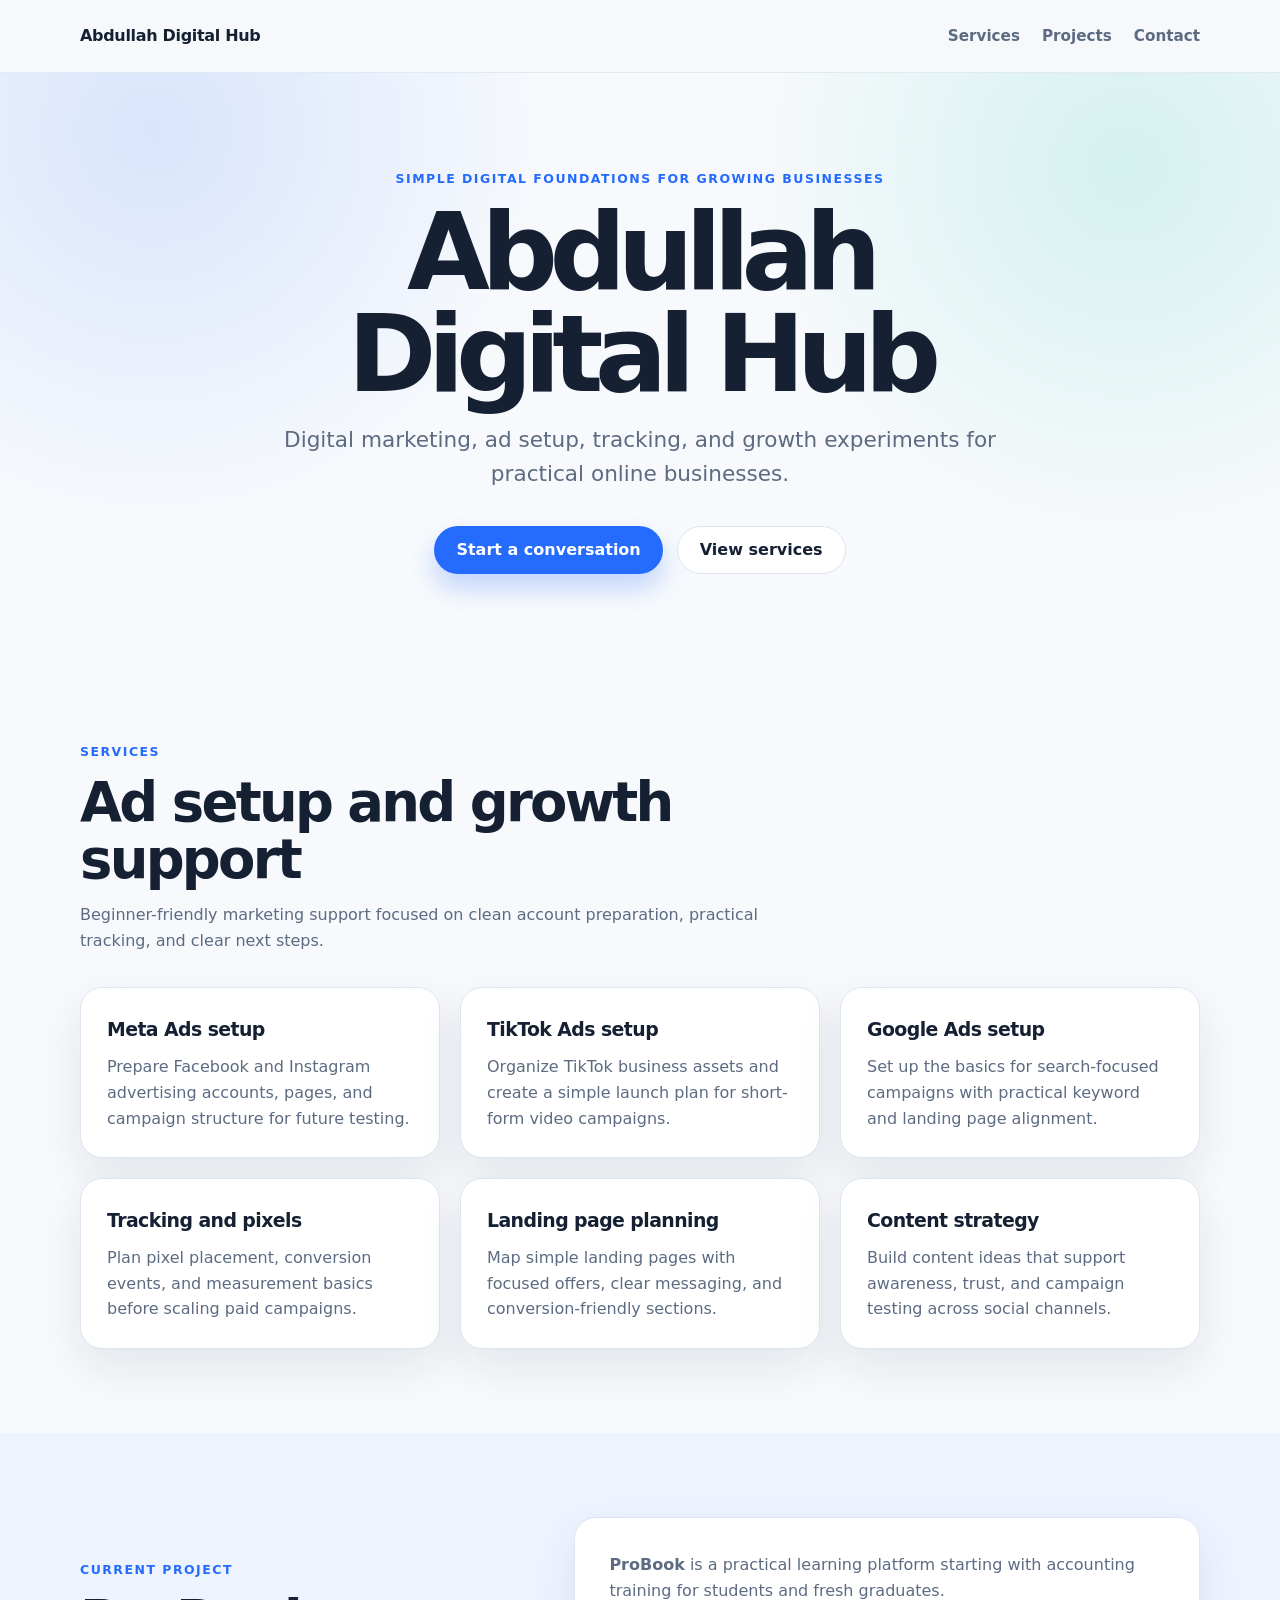
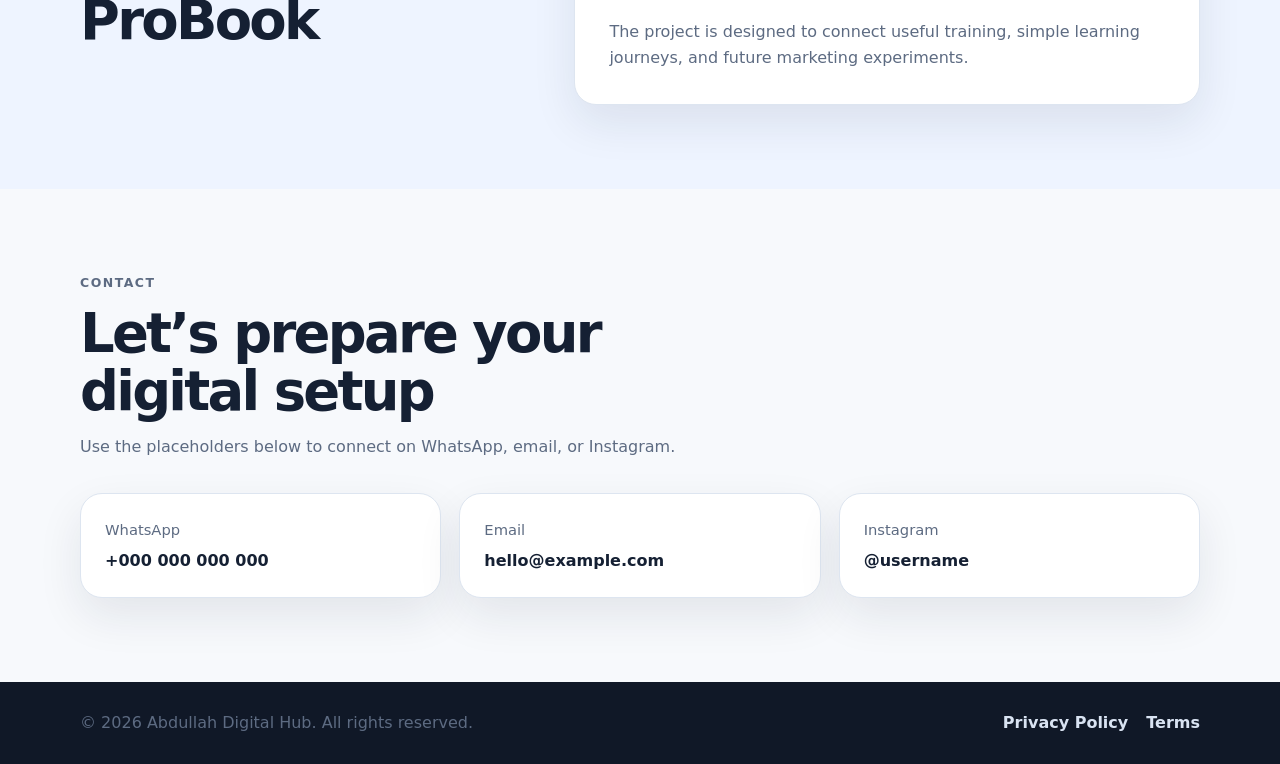
==== index.html @ ad13377e "Create static Abdullah Digital Hub site" ====
<!DOCTYPE html>
<html lang="en">
<head>
  <meta charset="UTF-8">
  <meta name="viewport" content="width=device-width, initial-scale=1.0">
  <title>Abdullah Digital Hub</title>
  <meta name="description" content="Digital marketing, ad setup, tracking, and growth experiments for practical online businesses.">
  <link rel="stylesheet" href="style.css">
</head>
<body>
  <header class="site-header">
    <nav class="nav container" aria-label="Main navigation">
      <a class="logo" href="index.html">Abdullah Digital Hub</a>
      <div class="nav-links">
        <a href="#services">Services</a>
        <a href="#projects">Projects</a>
        <a href="#contact">Contact</a>
      </div>
    </nav>
  </header>

  <main>
    <section class="hero">
      <div class="container hero-content">
        <p class="eyebrow">Simple digital foundations for growing businesses</p>
        <h1>Abdullah Digital Hub</h1>
        <p class="subtitle">Digital marketing, ad setup, tracking, and growth experiments for practical online businesses.</p>
        <div class="hero-actions">
          <a class="button primary" href="#contact">Start a conversation</a>
          <a class="button secondary" href="#services">View services</a>
        </div>
      </div>
    </section>

    <section id="services" class="section">
      <div class="container">
        <div class="section-heading">
          <p class="eyebrow">Services</p>
          <h2>Ad setup and growth support</h2>
          <p>Beginner-friendly marketing support focused on clean account preparation, practical tracking, and clear next steps.</p>
        </div>
        <div class="grid services-grid">
          <article class="card">
            <h3>Meta Ads setup</h3>
            <p>Prepare Facebook and Instagram advertising accounts, pages, and campaign structure for future testing.</p>
          </article>
          <article class="card">
            <h3>TikTok Ads setup</h3>
            <p>Organize TikTok business assets and create a simple launch plan for short-form video campaigns.</p>
          </article>
          <article class="card">
            <h3>Google Ads setup</h3>
            <p>Set up the basics for search-focused campaigns with practical keyword and landing page alignment.</p>
          </article>
          <article class="card">
            <h3>Tracking and pixels</h3>
            <p>Plan pixel placement, conversion events, and measurement basics before scaling paid campaigns.</p>
          </article>
          <article class="card">
            <h3>Landing page planning</h3>
            <p>Map simple landing pages with focused offers, clear messaging, and conversion-friendly sections.</p>
          </article>
          <article class="card">
            <h3>Content strategy</h3>
            <p>Build content ideas that support awareness, trust, and campaign testing across social channels.</p>
          </article>
        </div>
      </div>
    </section>

    <section id="projects" class="section muted">
      <div class="container split">
        <div>
          <p class="eyebrow">Current project</p>
          <h2>ProBook</h2>
        </div>
        <div class="panel">
          <p><strong>ProBook</strong> is a practical learning platform starting with accounting training for students and fresh graduates.</p>
          <p>The project is designed to connect useful training, simple learning journeys, and future marketing experiments.</p>
        </div>
      </div>
    </section>

    <section id="contact" class="section contact-section">
      <div class="container">
        <div class="section-heading">
          <p class="eyebrow">Contact</p>
          <h2>Let’s prepare your digital setup</h2>
          <p>Use the placeholders below to connect on WhatsApp, email, or Instagram.</p>
        </div>
        <div class="contact-cards">
          <a class="contact-card" href="https://wa.me/000000000000" aria-label="WhatsApp placeholder">
            <span>WhatsApp</span>
            <strong>+000 000 000 000</strong>
          </a>
          <a class="contact-card" href="mailto:hello@example.com" aria-label="Email placeholder">
            <span>Email</span>
            <strong>hello@example.com</strong>
          </a>
          <a class="contact-card" href="https://www.instagram.com/username" aria-label="Instagram placeholder">
            <span>Instagram</span>
            <strong>@username</strong>
          </a>
        </div>
      </div>
    </section>
  </main>

  <footer class="site-footer">
    <div class="container footer-content">
      <p>&copy; 2026 Abdullah Digital Hub. All rights reserved.</p>
      <div class="footer-links">
        <a href="privacy.html">Privacy Policy</a>
        <a href="terms.html">Terms</a>
      </div>
    </div>
  </footer>
</body>
</html>
---- style.css ----
:root {
  --bg: #f7f9fc;
  --surface: #ffffff;
  --text: #152033;
  --muted: #5d6b82;
  --primary: #246bfe;
  --primary-dark: #1748ad;
  --accent: #16c7a7;
  --border: #dde5f0;
  --shadow: 0 18px 45px rgba(21, 32, 51, 0.09);
  --radius: 22px;
}

* {
  box-sizing: border-box;
}

html {
  scroll-behavior: smooth;
}

body {
  margin: 0;
  font-family: Inter, ui-sans-serif, system-ui, -apple-system, BlinkMacSystemFont, "Segoe UI", sans-serif;
  line-height: 1.6;
  color: var(--text);
  background: var(--bg);
}

img,
svg {
  max-width: 100%;
}

a {
  color: inherit;
  text-decoration: none;
}

.container {
  width: min(1120px, calc(100% - 32px));
  margin: 0 auto;
}

.site-header {
  position: sticky;
  top: 0;
  z-index: 10;
  background: rgba(247, 249, 252, 0.86);
  border-bottom: 1px solid rgba(221, 229, 240, 0.75);
  backdrop-filter: blur(14px);
}

.nav {
  min-height: 72px;
  display: flex;
  align-items: center;
  justify-content: space-between;
  gap: 24px;
}

.logo {
  font-size: 1rem;
  font-weight: 800;
  letter-spacing: -0.02em;
}

.nav-links {
  display: flex;
  align-items: center;
  gap: 22px;
  color: var(--muted);
  font-size: 0.95rem;
  font-weight: 600;
}

.nav-links a:hover,
.footer-links a:hover {
  color: var(--primary);
}

.hero {
  overflow: hidden;
  padding: 96px 0 84px;
  background:
    radial-gradient(circle at 12% 10%, rgba(36, 107, 254, 0.14), transparent 32%),
    radial-gradient(circle at 88% 16%, rgba(22, 199, 167, 0.16), transparent 30%);
}

.hero-content {
  max-width: 820px;
  text-align: center;
}

.eyebrow {
  margin: 0 0 12px;
  color: var(--primary);
  font-size: 0.78rem;
  font-weight: 800;
  letter-spacing: 0.12em;
  text-transform: uppercase;
}

h1,
h2,
h3,
p {
  margin-top: 0;
}

h1 {
  margin-bottom: 18px;
  font-size: clamp(3rem, 9vw, 6.7rem);
  line-height: 0.95;
  letter-spacing: -0.08em;
}

h2 {
  margin-bottom: 14px;
  font-size: clamp(2rem, 5vw, 3.4rem);
  line-height: 1.05;
  letter-spacing: -0.05em;
}

h3 {
  margin-bottom: 10px;
  font-size: 1.18rem;
  letter-spacing: -0.03em;
}

.subtitle {
  max-width: 720px;
  margin: 0 auto 34px;
  color: var(--muted);
  font-size: clamp(1.08rem, 2.4vw, 1.35rem);
}

.hero-actions {
  display: flex;
  flex-wrap: wrap;
  justify-content: center;
  gap: 14px;
}

.button {
  display: inline-flex;
  align-items: center;
  justify-content: center;
  min-height: 48px;
  padding: 0 22px;
  border-radius: 999px;
  font-weight: 800;
  transition: transform 180ms ease, box-shadow 180ms ease, background 180ms ease;
}

.button:hover {
  transform: translateY(-2px);
}

.button.primary {
  color: #fff;
  background: var(--primary);
  box-shadow: 0 14px 24px rgba(36, 107, 254, 0.25);
}

.button.primary:hover {
  background: var(--primary-dark);
}

.button.secondary {
  background: var(--surface);
  border: 1px solid var(--border);
}

.section {
  padding: 84px 0;
}

.muted {
  background: #eef4ff;
}

.section-heading {
  max-width: 680px;
  margin-bottom: 34px;
}

.section-heading p:not(.eyebrow),
.card p,
.panel p,
.contact-section p {
  color: var(--muted);
}

.grid {
  display: grid;
  gap: 20px;
}

.services-grid {
  grid-template-columns: repeat(3, minmax(0, 1fr));
}

.card,
.panel,
.contact-card {
  background: var(--surface);
  border: 1px solid var(--border);
  border-radius: var(--radius);
  box-shadow: var(--shadow);
}

.card {
  padding: 26px;
}

.card p:last-child,
.panel p:last-child {
  margin-bottom: 0;
}

.split {
  display: grid;
  grid-template-columns: 0.85fr 1.15fr;
  align-items: center;
  gap: 32px;
}

.panel {
  padding: 34px;
}

.contact-cards {
  display: grid;
  grid-template-columns: repeat(3, minmax(0, 1fr));
  gap: 18px;
}

.contact-card {
  display: grid;
  gap: 6px;
  padding: 24px;
  transition: transform 180ms ease, border-color 180ms ease;
}

.contact-card:hover {
  border-color: var(--primary);
  transform: translateY(-3px);
}

.contact-card span {
  color: var(--muted);
  font-size: 0.92rem;
}

.contact-card strong {
  word-break: break-word;
}

.site-footer {
  padding: 28px 0;
  color: var(--muted);
  background: #101827;
}

.footer-content {
  display: flex;
  align-items: center;
  justify-content: space-between;
  gap: 18px;
}

.site-footer p {
  margin: 0;
}

.footer-links {
  display: flex;
  gap: 18px;
  color: #d9e3f2;
  font-weight: 700;
}

.legal-page {
  min-height: 100vh;
  display: flex;
  flex-direction: column;
}

.legal-main {
  flex: 1;
  padding: 72px 0;
}

.legal-card {
  max-width: 820px;
  padding: 36px;
  background: var(--surface);
  border: 1px solid var(--border);
  border-radius: var(--radius);
  box-shadow: var(--shadow);
}

.legal-card ul {
  padding-left: 22px;
}

.legal-card li {
  margin-bottom: 10px;
  color: var(--muted);
}

@media (max-width: 820px) {
  .nav,
  .footer-content {
    align-items: flex-start;
    flex-direction: column;
    justify-content: center;
  }

  .nav {
    padding: 16px 0;
  }

  .nav-links,
  .footer-links {
    flex-wrap: wrap;
    gap: 14px;
  }

  .hero {
    padding: 74px 0 64px;
  }

  .section {
    padding: 64px 0;
  }

  .services-grid,
  .split,
  .contact-cards {
    grid-template-columns: 1fr;
  }
}

@media (max-width: 520px) {
  .container {
    width: min(100% - 24px, 1120px);
  }

  .hero-actions,
  .button {
    width: 100%;
  }

  .card,
  .panel,
  .contact-card,
  .legal-card {
    padding: 22px;
  }
}
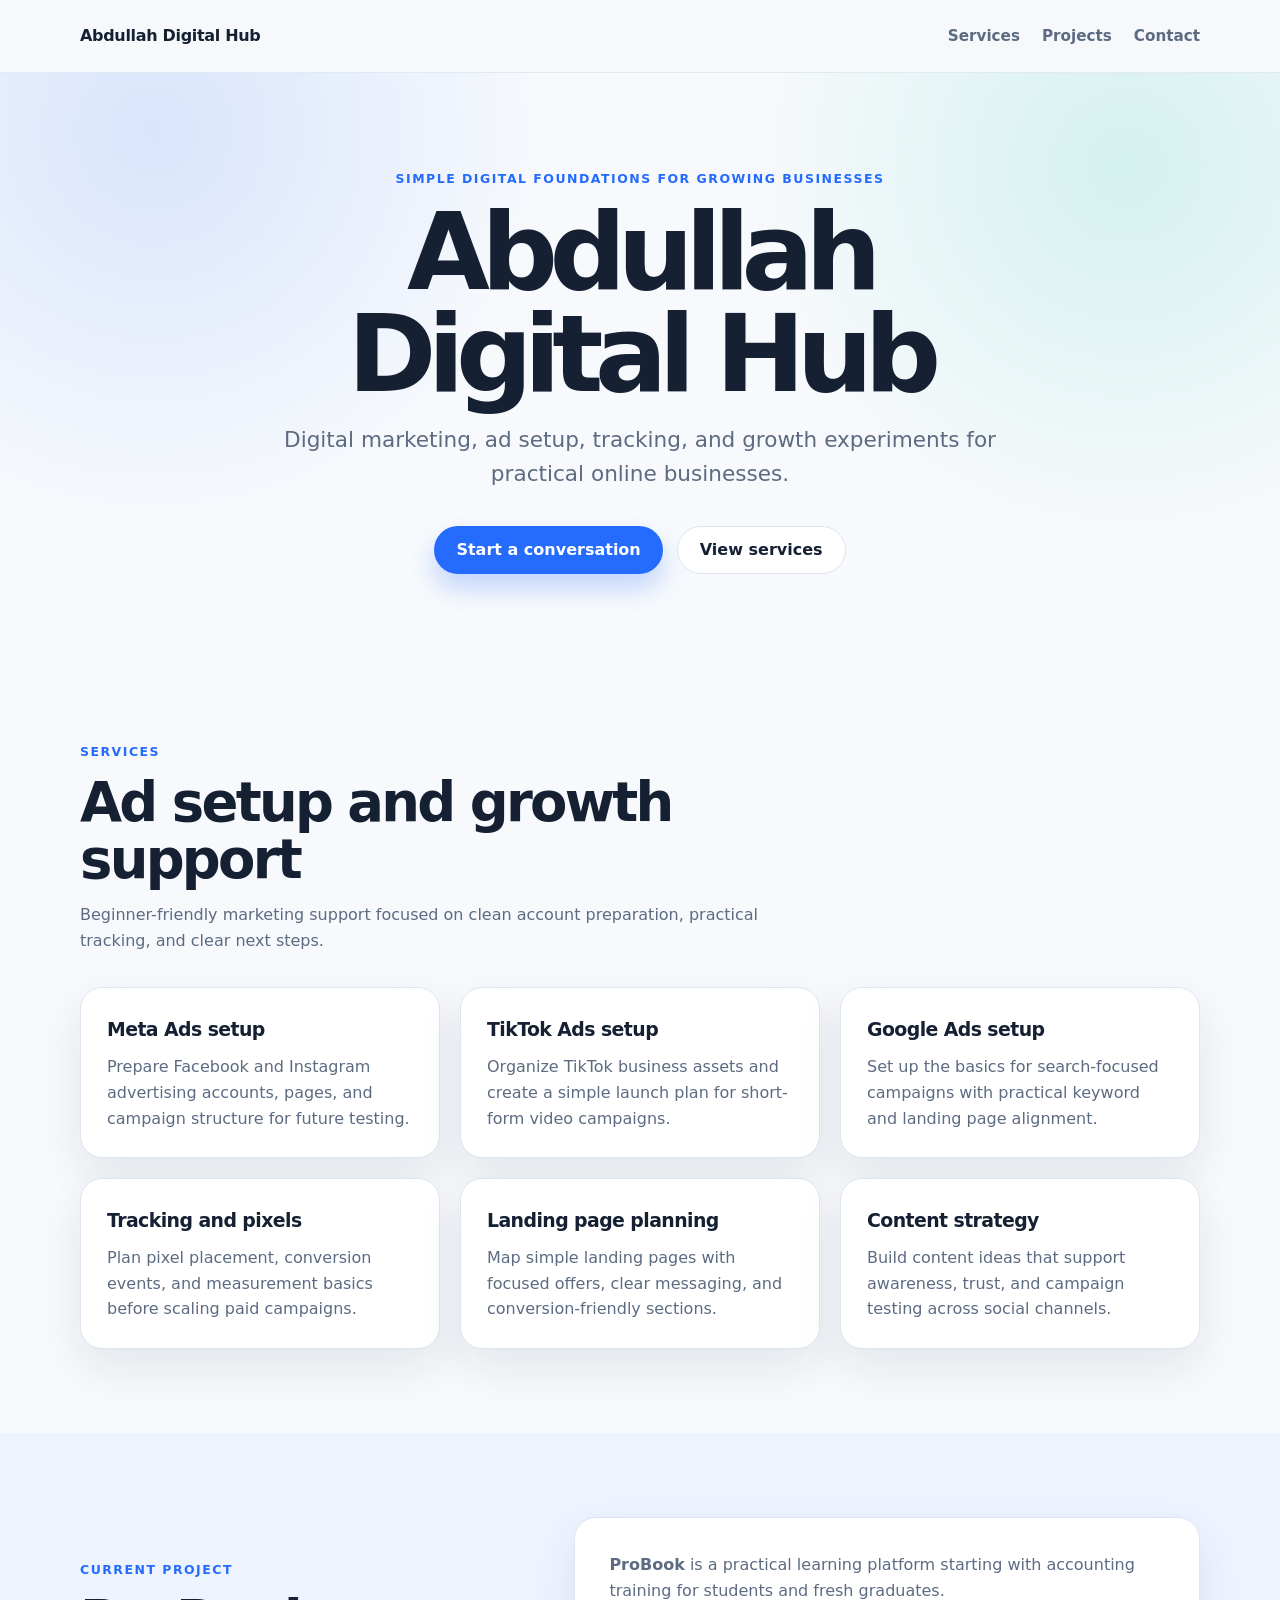
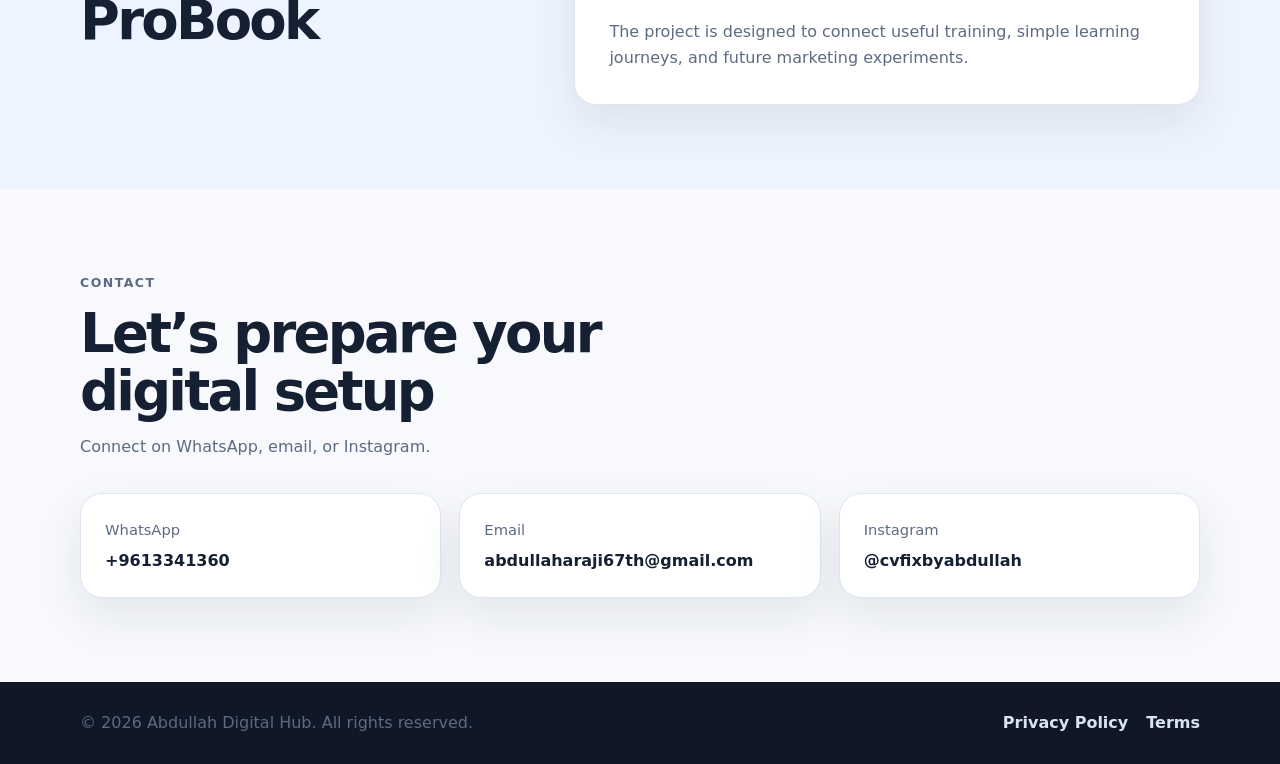
==== commit c667bafc: "Update Abdullah Digital Hub contact info" ====
--- a/index.html
+++ b/index.html
@@ -86,20 +86,20 @@
         <div class="section-heading">
           <p class="eyebrow">Contact</p>
           <h2>Let’s prepare your digital setup</h2>
-          <p>Use the placeholders below to connect on WhatsApp, email, or Instagram.</p>
+          <p>Connect on WhatsApp, email, or Instagram.</p>
         </div>
         <div class="contact-cards">
-          <a class="contact-card" href="https://wa.me/000000000000" aria-label="WhatsApp placeholder">
+          <a class="contact-card" href="https://wa.me/9613341360" aria-label="Contact Abdullah Digital Hub on WhatsApp">
             <span>WhatsApp</span>
-            <strong>+000 000 000 000</strong>
+            <strong>+9613341360</strong>
           </a>
-          <a class="contact-card" href="mailto:hello@example.com" aria-label="Email placeholder">
+          <a class="contact-card" href="mailto:abdullaharaji67th@gmail.com" aria-label="Email Abdullah Digital Hub">
             <span>Email</span>
-            <strong>hello@example.com</strong>
+            <strong>abdullaharaji67th@gmail.com</strong>
           </a>
-          <a class="contact-card" href="https://www.instagram.com/username" aria-label="Instagram placeholder">
+          <a class="contact-card" href="https://www.instagram.com/cvfixbyabdullah" aria-label="Visit Abdullah Digital Hub on Instagram">
             <span>Instagram</span>
-            <strong>@username</strong>
+            <strong>@cvfixbyabdullah</strong>
           </a>
         </div>
       </div>
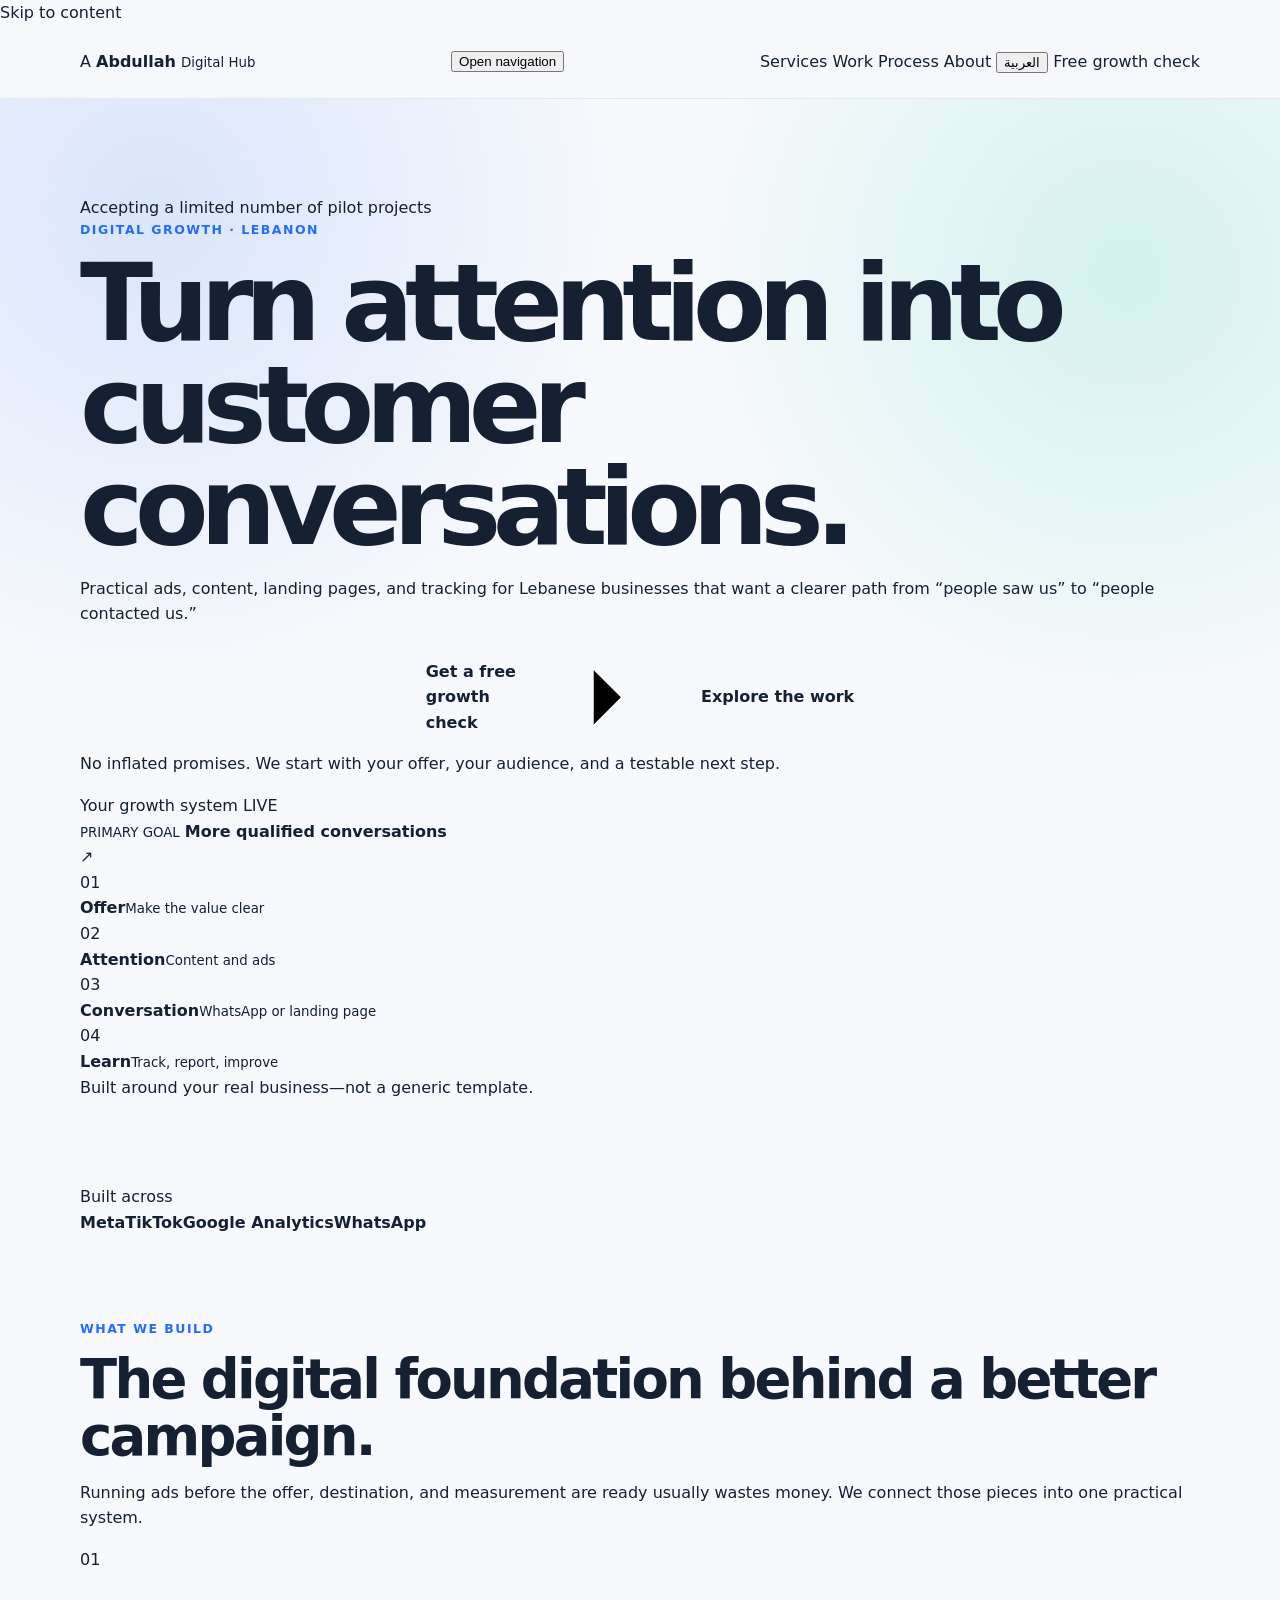
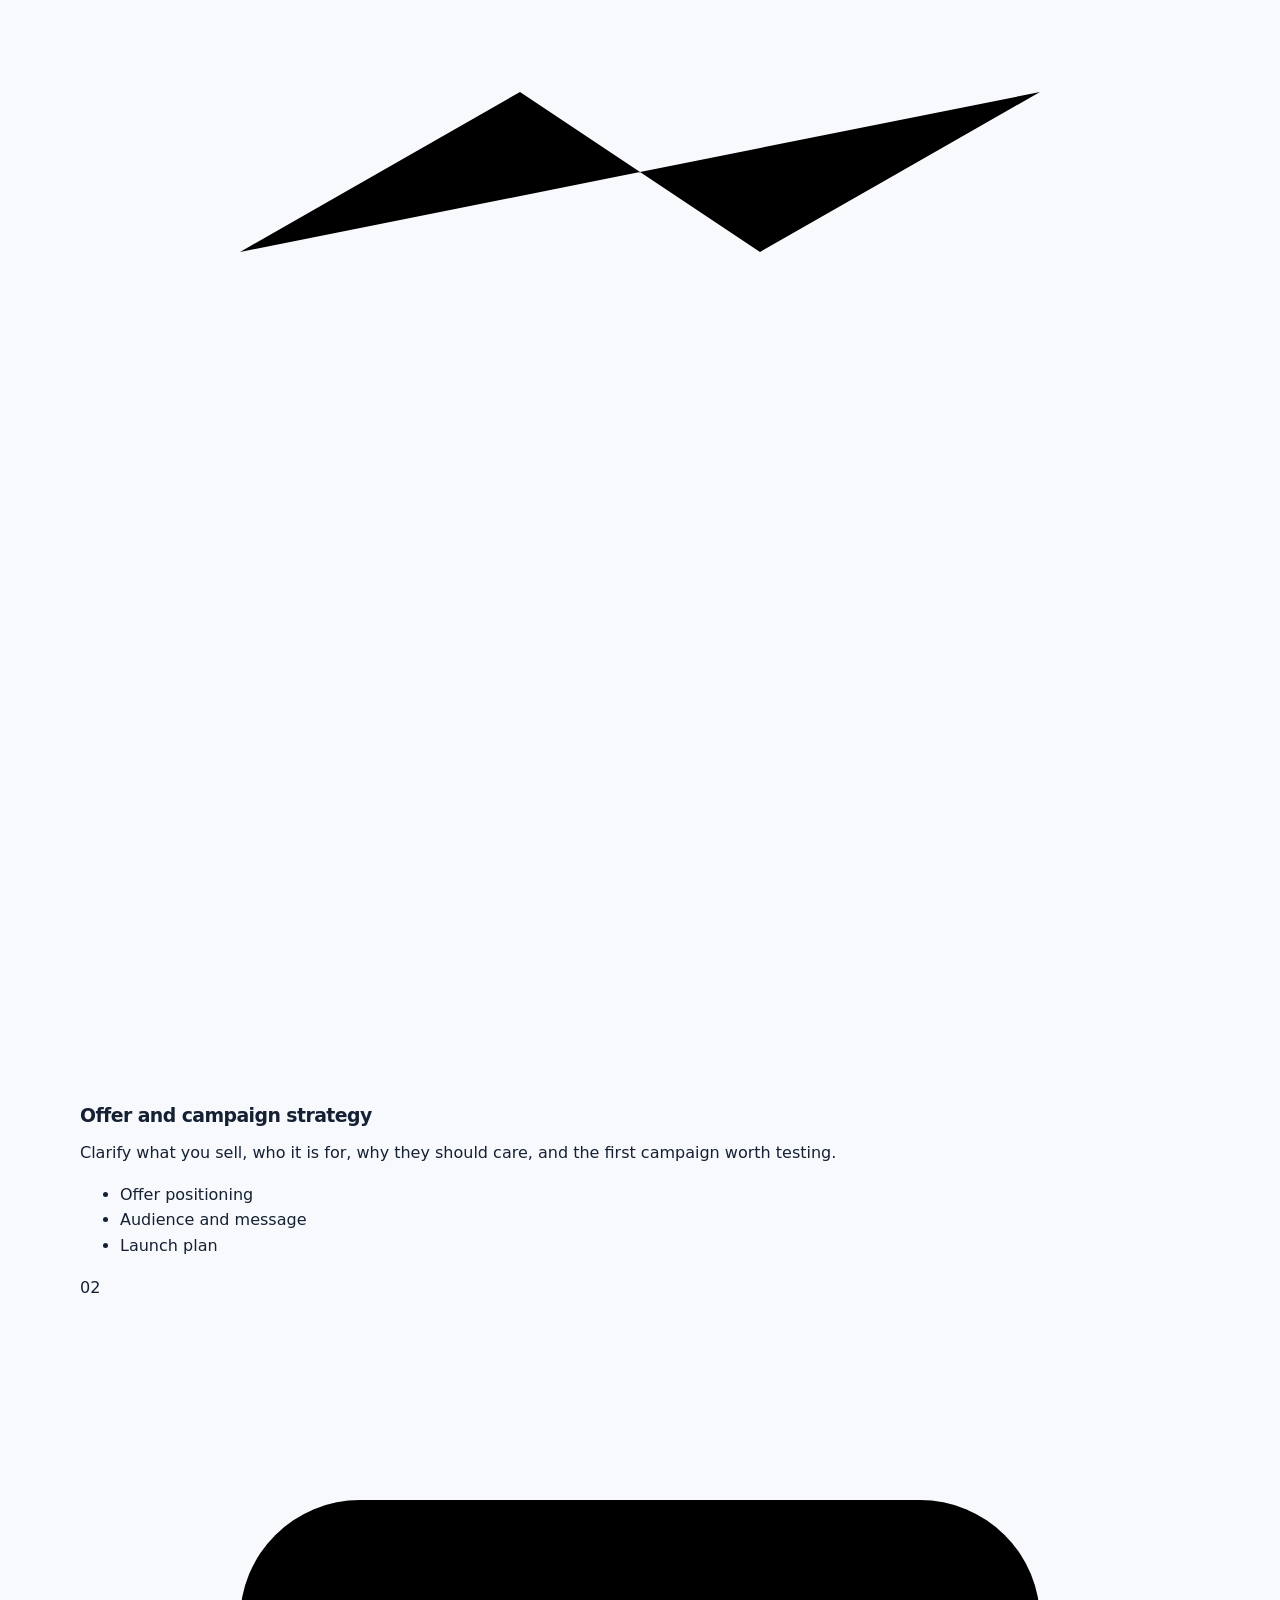
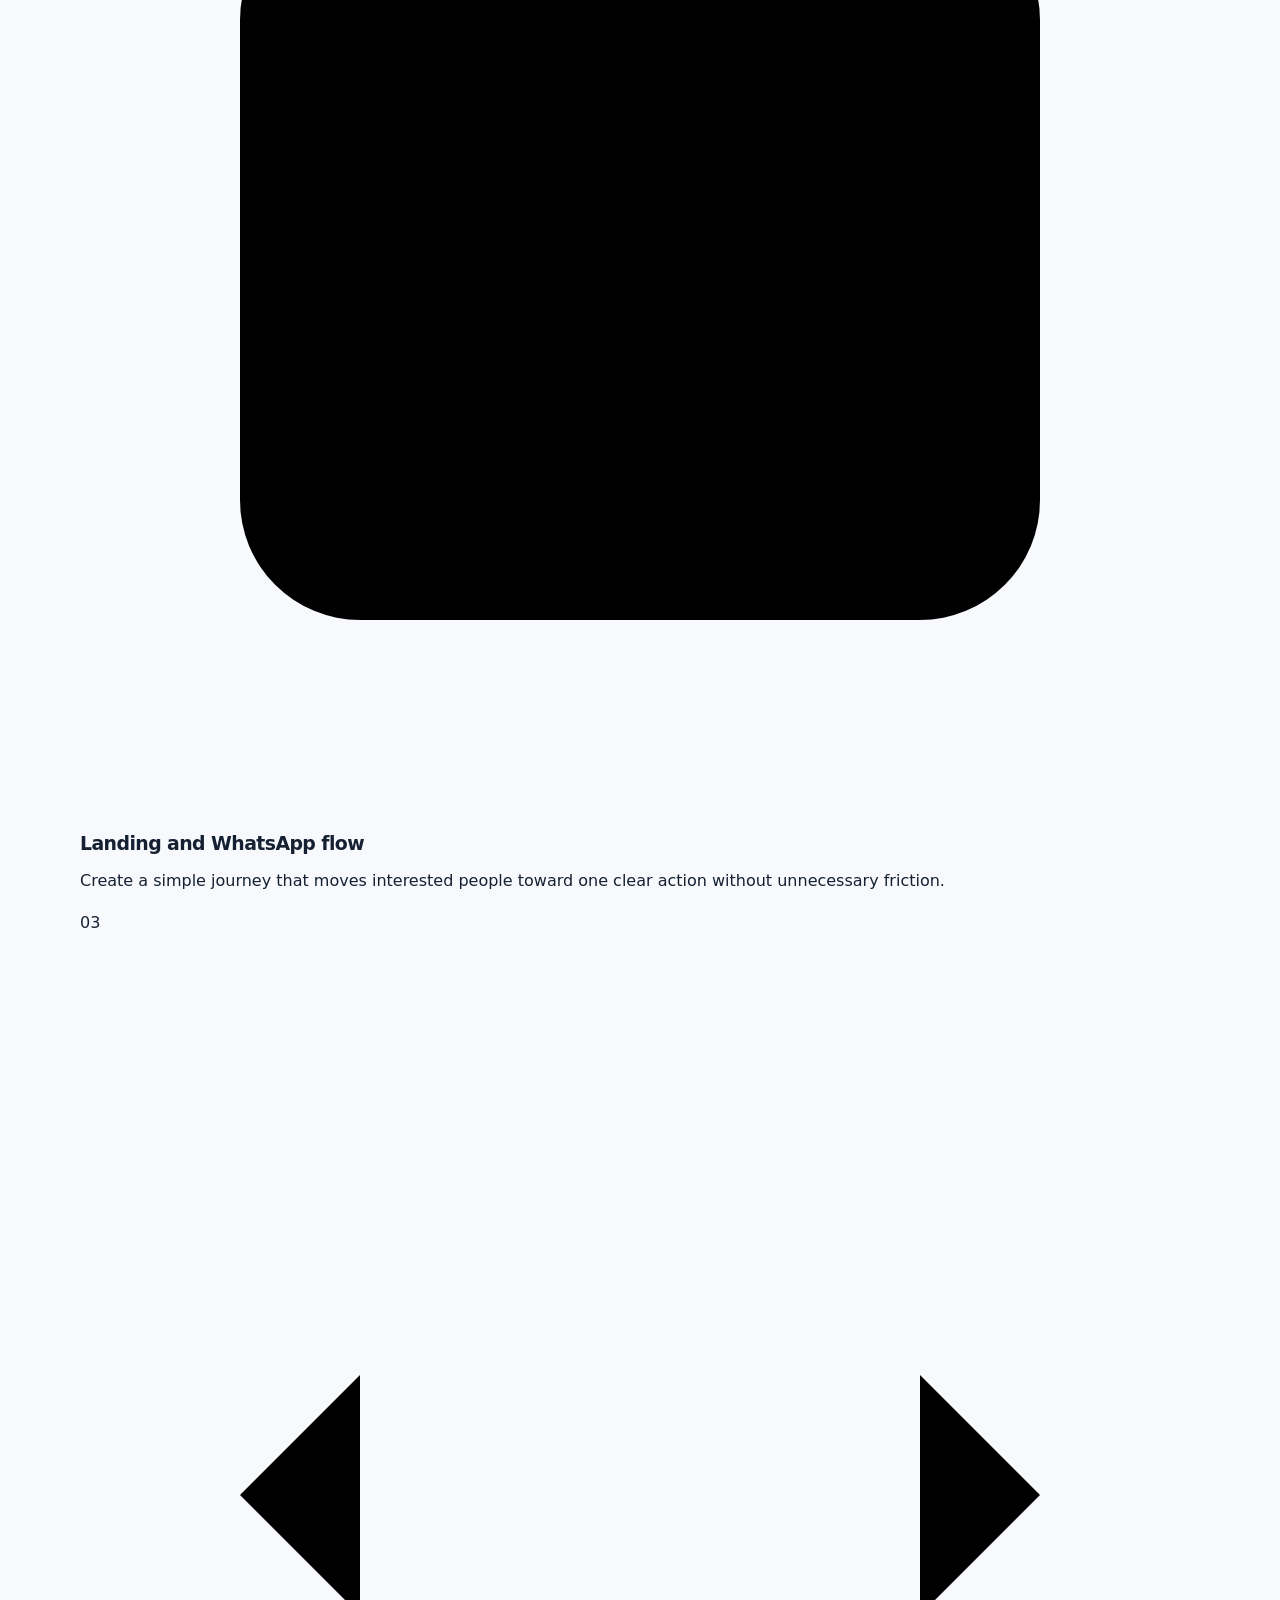
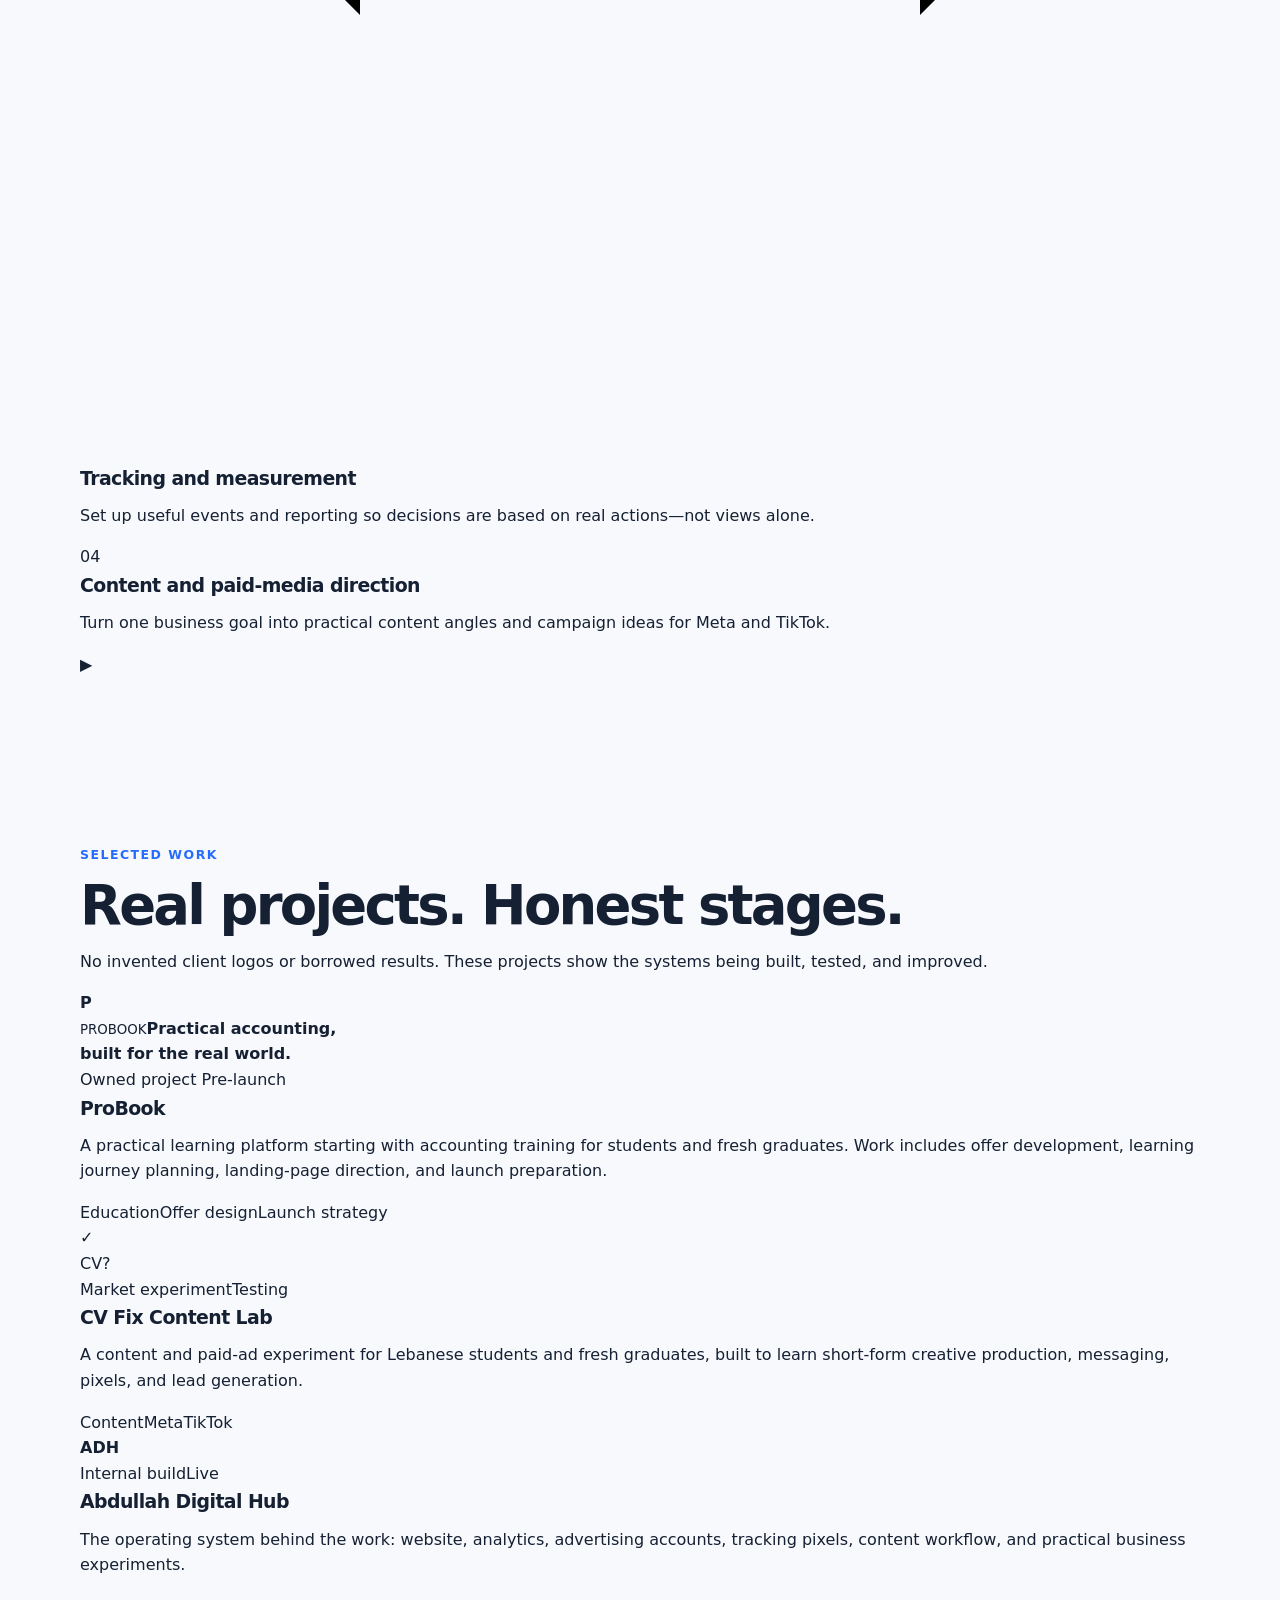
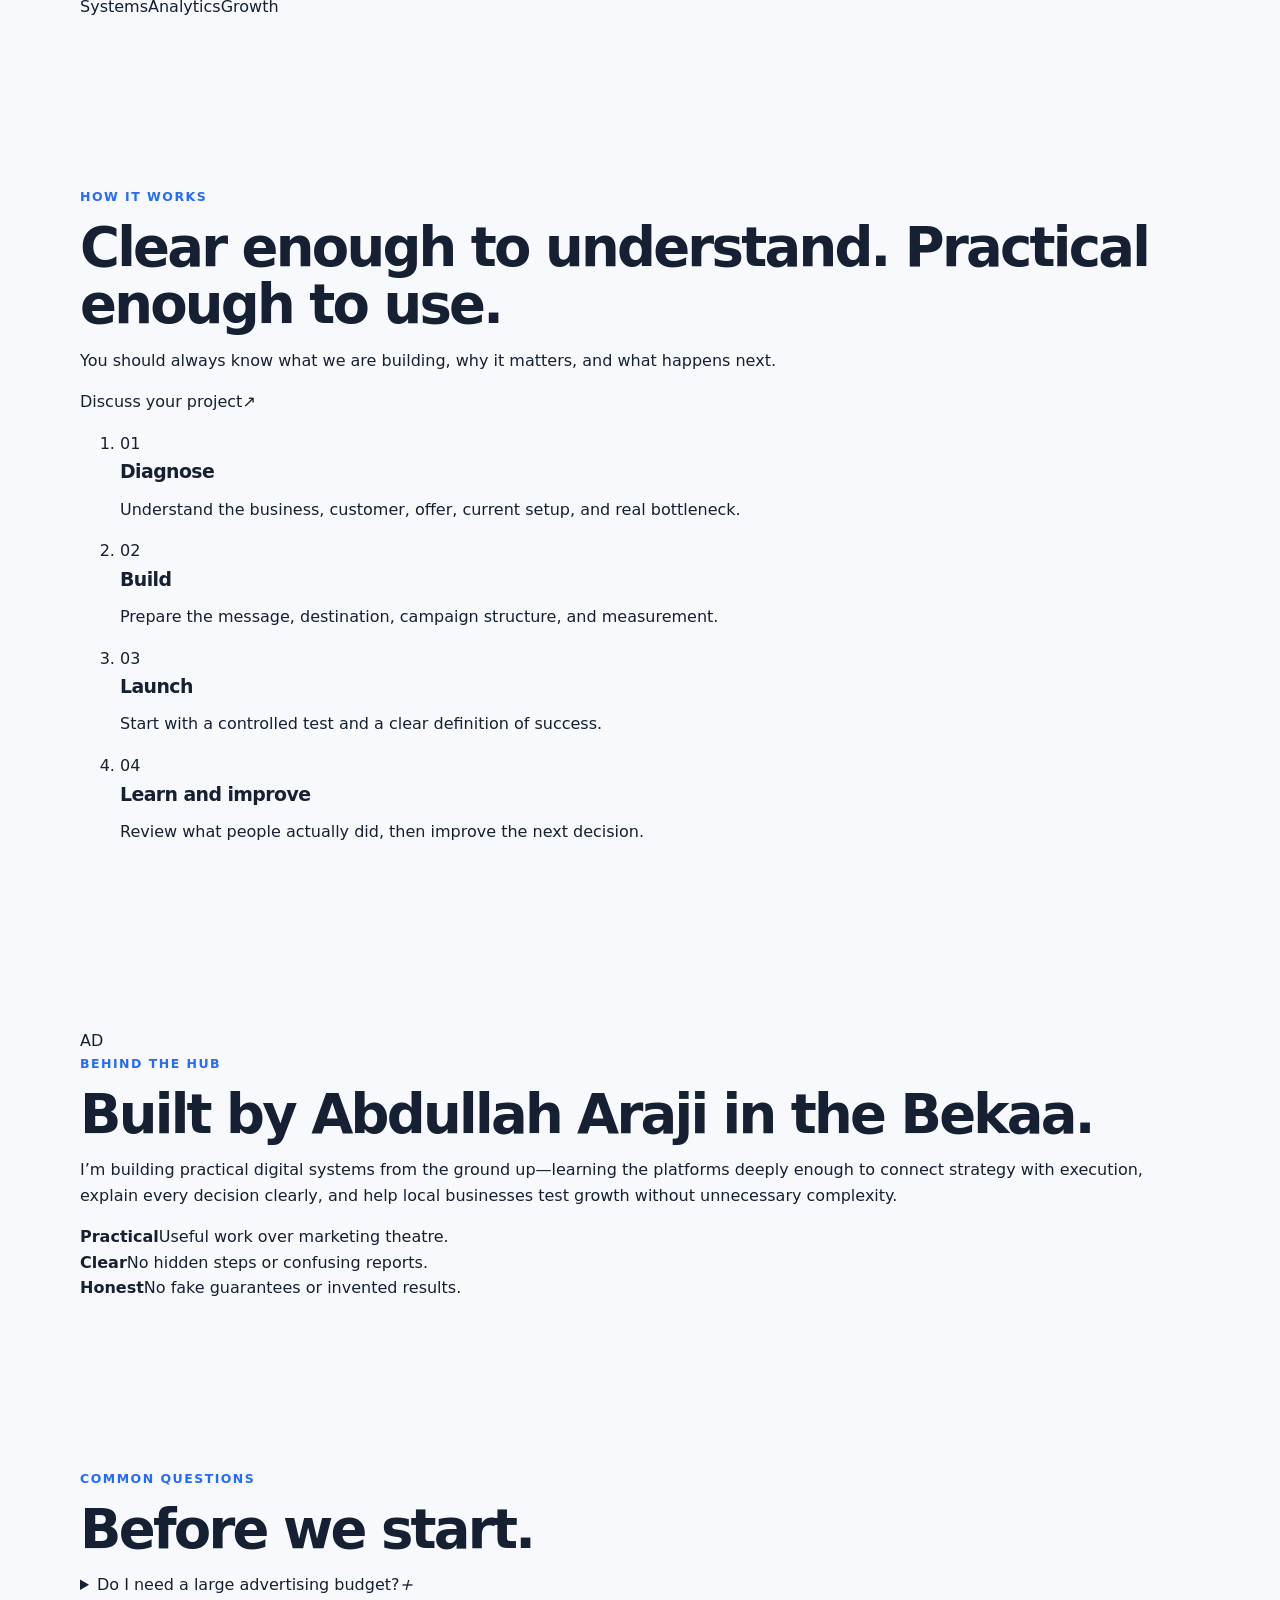
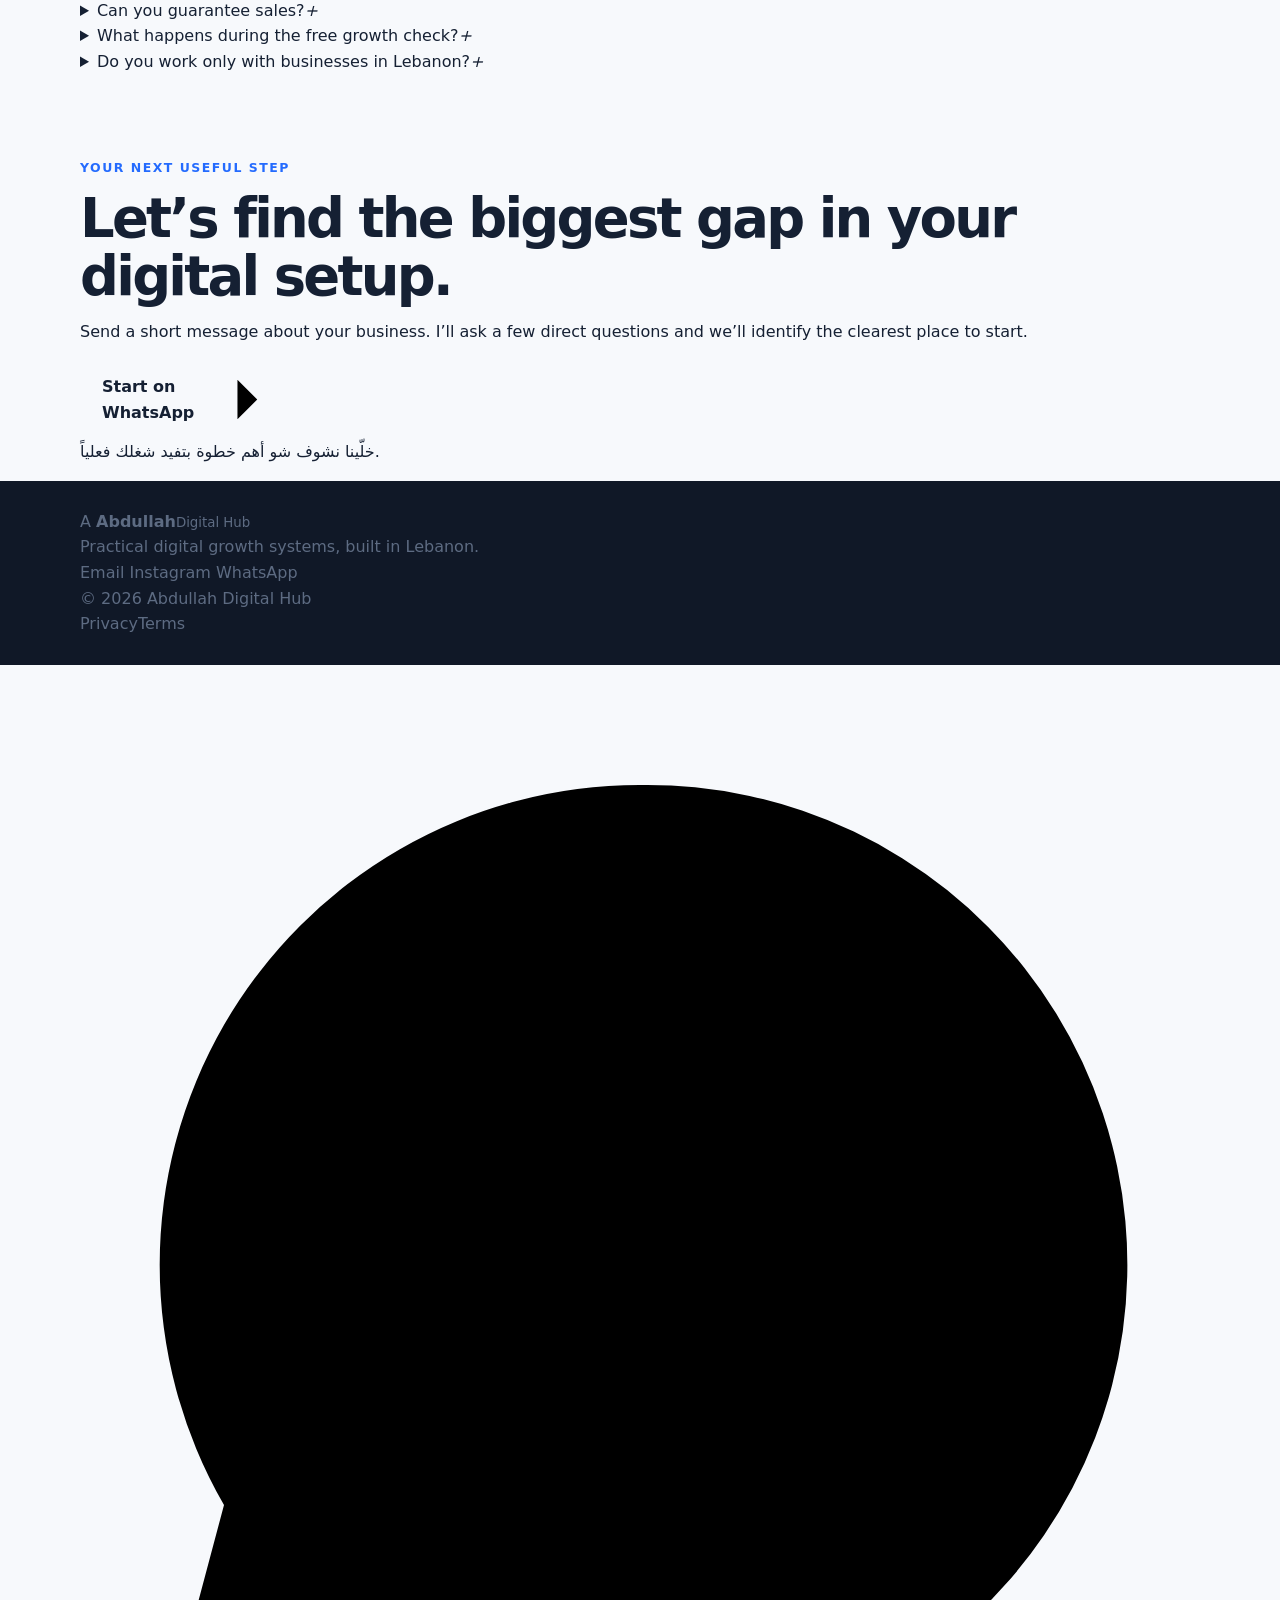
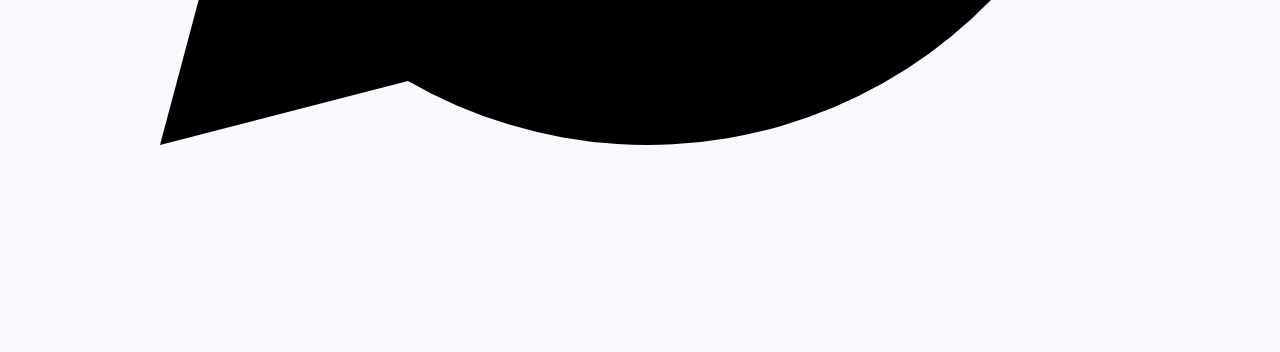
==== commit a6dcf9bf: "Redesign index.html" ====
--- a/index.html
+++ b/index.html
@@ -1,119 +1,365 @@
-<!DOCTYPE html>
-<html lang="en">
+<!doctype html>
+<html lang="en" dir="ltr">
 <head>
   <meta charset="UTF-8">
   <meta name="viewport" content="width=device-width, initial-scale=1.0">
-  <title>Abdullah Digital Hub</title>
-  <meta name="description" content="Digital marketing, ad setup, tracking, and growth experiments for practical online businesses.">
+  <title>Digital Growth for Lebanese Businesses | Abdullah Digital Hub</title>
+  <meta name="description" content="Practical ads, content, landing pages, and tracking for Lebanese businesses that want more customer conversations—not just more views.">
+  <meta name="theme-color" content="#080b12">
+  <link rel="canonical" href="https://bo2bakraraji.github.io/abdullah-digital-hub/">
+  <link rel="icon" href="favicon.svg" type="image/svg+xml">
+  <link rel="preconnect" href="https://fonts.googleapis.com">
+  <link rel="preconnect" href="https://fonts.gstatic.com" crossorigin>
+  <link href="https://fonts.googleapis.com/css2?family=Manrope:wght@400;500;600;700;800&display=swap" rel="stylesheet">
+  <meta property="og:type" content="website">
+  <meta property="og:title" content="Digital Growth for Lebanese Businesses | Abdullah Digital Hub">
+  <meta property="og:description" content="Practical digital systems designed to turn attention into real customer conversations.">
+  <meta property="og:url" content="https://bo2bakraraji.github.io/abdullah-digital-hub/">
+  <meta property="og:site_name" content="Abdullah Digital Hub">
+  <meta name="twitter:card" content="summary">
   <link rel="stylesheet" href="style.css">
+  <script type="application/ld+json">
+  {
+    "@context": "https://schema.org",
+    "@type": "ProfessionalService",
+    "name": "Abdullah Digital Hub",
+    "url": "https://bo2bakraraji.github.io/abdullah-digital-hub/",
+    "email": "abdullaharaji67th@gmail.com",
+    "telephone": "+9613341360",
+    "areaServed": "Lebanon",
+    "description": "Practical digital growth setup for Lebanese businesses, including ads, content direction, landing pages, and tracking."
+  }
+  </script>
 </head>
 <body>
-  <header class="site-header">
+  <a class="skip-link" href="#main">Skip to content</a>
+
+  <header class="site-header" data-header>
     <nav class="nav container" aria-label="Main navigation">
-      <a class="logo" href="index.html">Abdullah Digital Hub</a>
-      <div class="nav-links">
-        <a href="#services">Services</a>
-        <a href="#projects">Projects</a>
-        <a href="#contact">Contact</a>
+      <a class="brand" href="#top" aria-label="Abdullah Digital Hub home">
+        <span class="brand-mark" aria-hidden="true">A</span>
+        <span class="brand-copy">
+          <strong>Abdullah</strong>
+          <small>Digital Hub</small>
+        </span>
+      </a>
+
+      <button class="menu-toggle" type="button" aria-expanded="false" aria-controls="nav-menu" data-menu-toggle>
+        <span class="sr-only">Open navigation</span>
+        <span></span><span></span>
+      </button>
+
+      <div class="nav-menu" id="nav-menu" data-menu>
+        <a href="#services" data-i18n="nav.services">Services</a>
+        <a href="#work" data-i18n="nav.work">Work</a>
+        <a href="#process" data-i18n="nav.process">Process</a>
+        <a href="#about" data-i18n="nav.about">About</a>
+        <button class="language-toggle" type="button" data-language-toggle aria-label="Switch language">العربية</button>
+        <a class="nav-cta" href="https://wa.me/9613341360?text=Hi%20Abdullah%2C%20I%27d%20like%20a%20free%20growth%20check%20for%20my%20business." target="_blank" rel="noopener" data-track="whatsapp-nav" data-i18n="nav.cta">Free growth check</a>
       </div>
     </nav>
   </header>
 
-  <main>
-    <section class="hero">
-      <div class="container hero-content">
-        <p class="eyebrow">Simple digital foundations for growing businesses</p>
-        <h1>Abdullah Digital Hub</h1>
-        <p class="subtitle">Digital marketing, ad setup, tracking, and growth experiments for practical online businesses.</p>
-        <div class="hero-actions">
-          <a class="button primary" href="#contact">Start a conversation</a>
-          <a class="button secondary" href="#services">View services</a>
-        </div>
-      </div>
-    </section>
-
-    <section id="services" class="section">
+  <main id="main">
+    <section class="hero" id="top">
+      <div class="hero-glow hero-glow-one" aria-hidden="true"></div>
+      <div class="hero-glow hero-glow-two" aria-hidden="true"></div>
+      <div class="container hero-grid">
+        <div class="hero-copy reveal">
+          <div class="availability">
+            <span class="pulse" aria-hidden="true"></span>
+            <span data-i18n="hero.availability">Accepting a limited number of pilot projects</span>
+          </div>
+          <p class="eyebrow" data-i18n="hero.eyebrow">Digital growth · Lebanon</p>
+          <h1 data-i18n="hero.title">Turn attention into <span>customer conversations.</span></h1>
+          <p class="hero-subtitle" data-i18n="hero.subtitle">Practical ads, content, landing pages, and tracking for Lebanese businesses that want a clearer path from “people saw us” to “people contacted us.”</p>
+          <div class="hero-actions">
+            <a class="button button-primary" href="https://wa.me/9613341360?text=Hi%20Abdullah%2C%20I%27d%20like%20a%20free%20growth%20check%20for%20my%20business." target="_blank" rel="noopener" data-track="whatsapp-hero">
+              <span data-i18n="hero.primary">Get a free growth check</span>
+              <svg viewBox="0 0 20 20" aria-hidden="true"><path d="M4 10h12M11 5l5 5-5 5"/></svg>
+            </a>
+            <a class="button button-secondary" href="#work" data-i18n="hero.secondary">Explore the work</a>
+          </div>
+          <p class="hero-note" data-i18n="hero.note">No inflated promises. We start with your offer, your audience, and a testable next step.</p>
+        </div>
+
+        <div class="system-card reveal" aria-label="A four-step digital growth system">
+          <div class="system-card-top">
+            <span data-i18n="system.label">Your growth system</span>
+            <span class="live-indicator"><i></i><span data-i18n="system.live">LIVE</span></span>
+          </div>
+          <div class="system-score">
+            <div>
+              <small data-i18n="system.goalLabel">PRIMARY GOAL</small>
+              <strong data-i18n="system.goal">More qualified conversations</strong>
+            </div>
+            <span class="score-icon" aria-hidden="true">↗</span>
+          </div>
+          <div class="system-flow">
+            <div class="flow-step active">
+              <span>01</span>
+              <div><strong data-i18n="system.offer">Offer</strong><small data-i18n="system.offerText">Make the value clear</small></div>
+            </div>
+            <div class="flow-line"><i></i></div>
+            <div class="flow-step">
+              <span>02</span>
+              <div><strong data-i18n="system.attention">Attention</strong><small data-i18n="system.attentionText">Content and ads</small></div>
+            </div>
+            <div class="flow-line"><i></i></div>
+            <div class="flow-step">
+              <span>03</span>
+              <div><strong data-i18n="system.conversation">Conversation</strong><small data-i18n="system.conversationText">WhatsApp or landing page</small></div>
+            </div>
+            <div class="flow-line"><i></i></div>
+            <div class="flow-step">
+              <span>04</span>
+              <div><strong data-i18n="system.learn">Learn</strong><small data-i18n="system.learnText">Track, report, improve</small></div>
+            </div>
+          </div>
+          <div class="system-footer">
+            <span data-i18n="system.footer">Built around your real business—not a generic template.</span>
+          </div>
+        </div>
+      </div>
+    </section>
+
+    <section class="platform-strip" aria-label="Platforms and channels">
+      <div class="container platform-row">
+        <span data-i18n="platforms.label">Built across</span>
+        <div class="platforms">
+          <strong>Meta</strong><i></i><strong>TikTok</strong><i></i><strong>Google Analytics</strong><i></i><strong>WhatsApp</strong>
+        </div>
+      </div>
+    </section>
+
+    <section class="section services" id="services">
       <div class="container">
-        <div class="section-heading">
-          <p class="eyebrow">Services</p>
-          <h2>Ad setup and growth support</h2>
-          <p>Beginner-friendly marketing support focused on clean account preparation, practical tracking, and clear next steps.</p>
-        </div>
-        <div class="grid services-grid">
-          <article class="card">
-            <h3>Meta Ads setup</h3>
-            <p>Prepare Facebook and Instagram advertising accounts, pages, and campaign structure for future testing.</p>
-          </article>
-          <article class="card">
-            <h3>TikTok Ads setup</h3>
-            <p>Organize TikTok business assets and create a simple launch plan for short-form video campaigns.</p>
-          </article>
-          <article class="card">
-            <h3>Google Ads setup</h3>
-            <p>Set up the basics for search-focused campaigns with practical keyword and landing page alignment.</p>
-          </article>
-          <article class="card">
-            <h3>Tracking and pixels</h3>
-            <p>Plan pixel placement, conversion events, and measurement basics before scaling paid campaigns.</p>
-          </article>
-          <article class="card">
-            <h3>Landing page planning</h3>
-            <p>Map simple landing pages with focused offers, clear messaging, and conversion-friendly sections.</p>
-          </article>
-          <article class="card">
-            <h3>Content strategy</h3>
-            <p>Build content ideas that support awareness, trust, and campaign testing across social channels.</p>
-          </article>
-        </div>
-      </div>
-    </section>
-
-    <section id="projects" class="section muted">
-      <div class="container split">
-        <div>
-          <p class="eyebrow">Current project</p>
-          <h2>ProBook</h2>
-        </div>
-        <div class="panel">
-          <p><strong>ProBook</strong> is a practical learning platform starting with accounting training for students and fresh graduates.</p>
-          <p>The project is designed to connect useful training, simple learning journeys, and future marketing experiments.</p>
-        </div>
-      </div>
-    </section>
-
-    <section id="contact" class="section contact-section">
+        <div class="section-intro reveal">
+          <div>
+            <p class="eyebrow" data-i18n="services.eyebrow">What we build</p>
+            <h2 data-i18n="services.title">The digital foundation behind a better campaign.</h2>
+          </div>
+          <p data-i18n="services.intro">Running ads before the offer, destination, and measurement are ready usually wastes money. We connect those pieces into one practical system.</p>
+        </div>
+
+        <div class="bento-grid">
+          <article class="service-card service-card-featured reveal">
+            <div class="card-number">01</div>
+            <div class="service-icon" aria-hidden="true">
+              <svg viewBox="0 0 28 28"><path d="M5 22V11m9 11V5m9 17v-8"/><path d="m4 7 7-4 6 4 7-4"/></svg>
+            </div>
+            <h3 data-i18n="services.strategyTitle">Offer and campaign strategy</h3>
+            <p data-i18n="services.strategyText">Clarify what you sell, who it is for, why they should care, and the first campaign worth testing.</p>
+            <ul>
+              <li data-i18n="services.strategyOne">Offer positioning</li>
+              <li data-i18n="services.strategyTwo">Audience and message</li>
+              <li data-i18n="services.strategyThree">Launch plan</li>
+            </ul>
+          </article>
+
+          <article class="service-card reveal">
+            <div class="card-number">02</div>
+            <div class="service-icon" aria-hidden="true">
+              <svg viewBox="0 0 28 28"><rect x="4" y="5" width="20" height="18" rx="3"/><path d="M4 10h20M9 15h5M9 19h10"/></svg>
+            </div>
+            <h3 data-i18n="services.funnelTitle">Landing and WhatsApp flow</h3>
+            <p data-i18n="services.funnelText">Create a simple journey that moves interested people toward one clear action without unnecessary friction.</p>
+          </article>
+
+          <article class="service-card reveal">
+            <div class="card-number">03</div>
+            <div class="service-icon" aria-hidden="true">
+              <svg viewBox="0 0 28 28"><path d="M7 17 4 14l3-3M21 11l3 3-3 3"/><path d="M10 22 18 6"/></svg>
+            </div>
+            <h3 data-i18n="services.trackingTitle">Tracking and measurement</h3>
+            <p data-i18n="services.trackingText">Set up useful events and reporting so decisions are based on real actions—not views alone.</p>
+          </article>
+
+          <article class="service-card service-card-wide reveal">
+            <div class="wide-copy">
+              <div class="card-number">04</div>
+              <h3 data-i18n="services.contentTitle">Content and paid-media direction</h3>
+              <p data-i18n="services.contentText">Turn one business goal into practical content angles and campaign ideas for Meta and TikTok.</p>
+            </div>
+            <div class="content-preview" aria-hidden="true">
+              <div class="preview-post"><span></span><i></i><i></i></div>
+              <div class="preview-post preview-post-main"><b>▶</b><i></i><i></i></div>
+              <div class="preview-post"><span></span><i></i><i></i></div>
+            </div>
+          </article>
+        </div>
+      </div>
+    </section>
+
+    <section class="section work" id="work">
       <div class="container">
-        <div class="section-heading">
-          <p class="eyebrow">Contact</p>
-          <h2>Let’s prepare your digital setup</h2>
-          <p>Connect on WhatsApp, email, or Instagram.</p>
-        </div>
-        <div class="contact-cards">
-          <a class="contact-card" href="https://wa.me/9613341360" aria-label="Contact Abdullah Digital Hub on WhatsApp">
-            <span>WhatsApp</span>
-            <strong>+9613341360</strong>
-          </a>
-          <a class="contact-card" href="mailto:abdullaharaji67th@gmail.com" aria-label="Email Abdullah Digital Hub">
-            <span>Email</span>
-            <strong>abdullaharaji67th@gmail.com</strong>
-          </a>
-          <a class="contact-card" href="https://www.instagram.com/cvfixbyabdullah" aria-label="Visit Abdullah Digital Hub on Instagram">
-            <span>Instagram</span>
-            <strong>@cvfixbyabdullah</strong>
-          </a>
-        </div>
+        <div class="section-intro reveal">
+          <div>
+            <p class="eyebrow" data-i18n="work.eyebrow">Selected work</p>
+            <h2 data-i18n="work.title">Real projects. Honest stages.</h2>
+          </div>
+          <p data-i18n="work.intro">No invented client logos or borrowed results. These projects show the systems being built, tested, and improved.</p>
+        </div>
+
+        <div class="project-grid">
+          <article class="project-card project-main reveal">
+            <div class="project-visual probook-visual" aria-hidden="true">
+              <div class="probook-window">
+                <div class="window-bar"><i></i><i></i><i></i></div>
+                <div class="probook-layout">
+                  <div class="probook-sidebar"><strong>P</strong><span></span><span></span><span></span></div>
+                  <div class="probook-content"><small>PROBOOK</small><strong>Practical accounting,<br>built for the real world.</strong><i></i><i></i><i></i></div>
+                </div>
+              </div>
+            </div>
+            <div class="project-copy">
+              <div class="project-meta">
+                <span data-i18n="work.owned">Owned project</span>
+                <span class="status" data-i18n="work.prelaunch">Pre-launch</span>
+              </div>
+              <h3>ProBook</h3>
+              <p data-i18n="work.probookText">A practical learning platform starting with accounting training for students and fresh graduates. Work includes offer development, learning journey planning, landing-page direction, and launch preparation.</p>
+              <div class="tags"><span>Education</span><span>Offer design</span><span>Launch strategy</span></div>
+            </div>
+          </article>
+
+          <article class="project-card reveal">
+            <div class="project-mini-visual cv-visual" aria-hidden="true">
+              <div class="cv-paper"><span></span><i></i><i></i><i></i><b>✓</b></div>
+              <div class="reaction-bubble">CV?</div>
+            </div>
+            <div class="project-copy">
+              <div class="project-meta"><span data-i18n="work.experiment">Market experiment</span><span class="status" data-i18n="work.testing">Testing</span></div>
+              <h3>CV Fix Content Lab</h3>
+              <p data-i18n="work.cvText">A content and paid-ad experiment for Lebanese students and fresh graduates, built to learn short-form creative production, messaging, pixels, and lead generation.</p>
+              <div class="tags"><span>Content</span><span>Meta</span><span>TikTok</span></div>
+            </div>
+          </article>
+
+          <article class="project-card reveal">
+            <div class="project-mini-visual hub-visual" aria-hidden="true">
+              <div class="hub-orbit orbit-one"></div><div class="hub-orbit orbit-two"></div><strong>ADH</strong>
+            </div>
+            <div class="project-copy">
+              <div class="project-meta"><span data-i18n="work.internal">Internal build</span><span class="status status-live" data-i18n="work.live">Live</span></div>
+              <h3>Abdullah Digital Hub</h3>
+              <p data-i18n="work.hubText">The operating system behind the work: website, analytics, advertising accounts, tracking pixels, content workflow, and practical business experiments.</p>
+              <div class="tags"><span>Systems</span><span>Analytics</span><span>Growth</span></div>
+            </div>
+          </article>
+        </div>
+      </div>
+    </section>
+
+    <section class="section process" id="process">
+      <div class="container process-grid">
+        <div class="process-intro reveal">
+          <p class="eyebrow" data-i18n="process.eyebrow">How it works</p>
+          <h2 data-i18n="process.title">Clear enough to understand. Practical enough to use.</h2>
+          <p data-i18n="process.intro">You should always know what we are building, why it matters, and what happens next.</p>
+          <a class="text-link" href="https://wa.me/9613341360?text=Hi%20Abdullah%2C%20I%27d%20like%20to%20discuss%20a%20digital%20growth%20project." target="_blank" rel="noopener" data-track="whatsapp-process"><span data-i18n="process.link">Discuss your project</span><span>↗</span></a>
+        </div>
+        <ol class="process-list">
+          <li class="reveal"><span>01</span><div><h3 data-i18n="process.discoverTitle">Diagnose</h3><p data-i18n="process.discoverText">Understand the business, customer, offer, current setup, and real bottleneck.</p></div></li>
+          <li class="reveal"><span>02</span><div><h3 data-i18n="process.buildTitle">Build</h3><p data-i18n="process.buildText">Prepare the message, destination, campaign structure, and measurement.</p></div></li>
+          <li class="reveal"><span>03</span><div><h3 data-i18n="process.launchTitle">Launch</h3><p data-i18n="process.launchText">Start with a controlled test and a clear definition of success.</p></div></li>
+          <li class="reveal"><span>04</span><div><h3 data-i18n="process.learnTitle">Learn and improve</h3><p data-i18n="process.learnText">Review what people actually did, then improve the next decision.</p></div></li>
+        </ol>
+      </div>
+    </section>
+
+    <section class="section about" id="about">
+      <div class="container about-card reveal">
+        <div class="about-mark" aria-hidden="true"><span>AD</span></div>
+        <div class="about-copy">
+          <p class="eyebrow" data-i18n="about.eyebrow">Behind the hub</p>
+          <h2 data-i18n="about.title">Built by Abdullah Araji in the Bekaa.</h2>
+          <p data-i18n="about.text">I’m building practical digital systems from the ground up—learning the platforms deeply enough to connect strategy with execution, explain every decision clearly, and help local businesses test growth without unnecessary complexity.</p>
+          <div class="principles">
+            <div><strong data-i18n="about.practical">Practical</strong><span data-i18n="about.practicalText">Useful work over marketing theatre.</span></div>
+            <div><strong data-i18n="about.clear">Clear</strong><span data-i18n="about.clearText">No hidden steps or confusing reports.</span></div>
+            <div><strong data-i18n="about.honest">Honest</strong><span data-i18n="about.honestText">No fake guarantees or invented results.</span></div>
+          </div>
+        </div>
+      </div>
+    </section>
+
+    <section class="section faq" id="faq">
+      <div class="container faq-grid">
+        <div class="reveal">
+          <p class="eyebrow" data-i18n="faq.eyebrow">Common questions</p>
+          <h2 data-i18n="faq.title">Before we start.</h2>
+        </div>
+        <div class="faq-list">
+          <details class="reveal">
+            <summary><span data-i18n="faq.oneQuestion">Do I need a large advertising budget?</span><i>+</i></summary>
+            <p data-i18n="faq.oneAnswer">No. The first goal is to make sure the offer and customer journey deserve a larger budget. We can begin with a focused pilot and define the budget before anything launches.</p>
+          </details>
+          <details class="reveal">
+            <summary><span data-i18n="faq.twoQuestion">Can you guarantee sales?</span><i>+</i></summary>
+            <p data-i18n="faq.twoAnswer">No honest marketer can guarantee sales. I can guarantee a clear setup, transparent work, tracked actions, and decisions based on what the test teaches us.</p>
+          </details>
+          <details class="reveal">
+            <summary><span data-i18n="faq.threeQuestion">What happens during the free growth check?</span><i>+</i></summary>
+            <p data-i18n="faq.threeAnswer">We look at your business, current online presence, offer, and main goal. You leave with the most important next step—even if we decide not to work together.</p>
+          </details>
+          <details class="reveal">
+            <summary><span data-i18n="faq.fourQuestion">Do you work only with businesses in Lebanon?</span><i>+</i></summary>
+            <p data-i18n="faq.fourAnswer">Lebanese local businesses are the current focus because local context matters, but online projects can also be considered when the fit is right.</p>
+          </details>
+        </div>
+      </div>
+    </section>
+
+    <section class="final-cta" id="contact">
+      <div class="container cta-card reveal">
+        <div class="cta-orbit" aria-hidden="true"></div>
+        <p class="eyebrow" data-i18n="cta.eyebrow">Your next useful step</p>
+        <h2 data-i18n="cta.title">Let’s find the biggest gap in your digital setup.</h2>
+        <p data-i18n="cta.text">Send a short message about your business. I’ll ask a few direct questions and we’ll identify the clearest place to start.</p>
+        <a class="button button-light" href="https://wa.me/9613341360?text=Hi%20Abdullah%2C%20I%27d%20like%20a%20free%20growth%20check%20for%20my%20business." target="_blank" rel="noopener" data-track="whatsapp-final">
+          <span data-i18n="cta.button">Start on WhatsApp</span>
+          <svg viewBox="0 0 20 20" aria-hidden="true"><path d="M4 10h12M11 5l5 5-5 5"/></svg>
+        </a>
+        <p class="arabic-line">خلّينا نشوف شو أهم خطوة بتفيد شغلك فعلياً.</p>
       </div>
     </section>
   </main>
 
   <footer class="site-footer">
-    <div class="container footer-content">
-      <p>&copy; 2026 Abdullah Digital Hub. All rights reserved.</p>
-      <div class="footer-links">
-        <a href="privacy.html">Privacy Policy</a>
-        <a href="terms.html">Terms</a>
-      </div>
+    <div class="container footer-main">
+      <a class="brand footer-brand" href="#top">
+        <span class="brand-mark" aria-hidden="true">A</span>
+        <span class="brand-copy"><strong>Abdullah</strong><small>Digital Hub</small></span>
+      </a>
+      <p data-i18n="footer.line">Practical digital growth systems, built in Lebanon.</p>
+      <div class="footer-social">
+        <a href="mailto:abdullaharaji67th@gmail.com" data-track="email">Email</a>
+        <a href="https://www.instagram.com/cvfixbyabdullah" target="_blank" rel="noopener" data-track="instagram">Instagram</a>
+        <a href="https://wa.me/9613341360" target="_blank" rel="noopener" data-track="whatsapp-footer">WhatsApp</a>
+      </div>
+    </div>
+    <div class="container footer-bottom">
+      <p>© 2026 Abdullah Digital Hub</p>
+      <div><a href="privacy.html">Privacy</a><a href="terms.html">Terms</a></div>
     </div>
   </footer>
+
+  <a class="whatsapp-float" href="https://wa.me/9613341360?text=Hi%20Abdullah%2C%20I%27d%20like%20to%20discuss%20my%20business." target="_blank" rel="noopener" aria-label="Contact Abdullah on WhatsApp" data-track="whatsapp-floating">
+    <svg viewBox="0 0 32 32" aria-hidden="true"><path d="M16 3a12 12 0 0 0-10.4 18l-1.6 6 6.2-1.6A12 12 0 1 0 16 3Z"/><path d="M12 10c.2-.5.5-.5.8-.5h.7c.2 0 .5.1.6.5l.9 2c.1.3.1.5-.1.8l-.7.9c-.2.2-.2.4 0 .7.6 1 1.4 1.8 2.4 2.4.3.2.5.2.7 0l1-1.1c.2-.3.5-.3.8-.2l2 .9c.3.2.5.3.5.6 0 .5-.2 1.5-.7 2-.5.6-1.5 1-2.3 1-1.2 0-3.5-.7-5.8-2.7-1.8-1.6-3-3.6-3.3-4.8-.3-1.1 0-2 .5-2.5Z"/></svg>
+  </a>
+
+  <aside class="consent" data-consent hidden aria-label="Cookie preferences">
+    <div>
+      <strong data-i18n="consent.title">Your privacy matters</strong>
+      <p data-i18n="consent.text">This site uses analytics and advertising pixels only with your permission.</p>
+    </div>
+    <div class="consent-actions">
+      <button type="button" class="consent-reject" data-consent-reject data-i18n="consent.reject">Only necessary</button>
+      <button type="button" class="consent-accept" data-consent-accept data-i18n="consent.accept">Accept</button>
+    </div>
+  </aside>
+
+  <script src="script.js" defer></script>
 </body>
 </html>
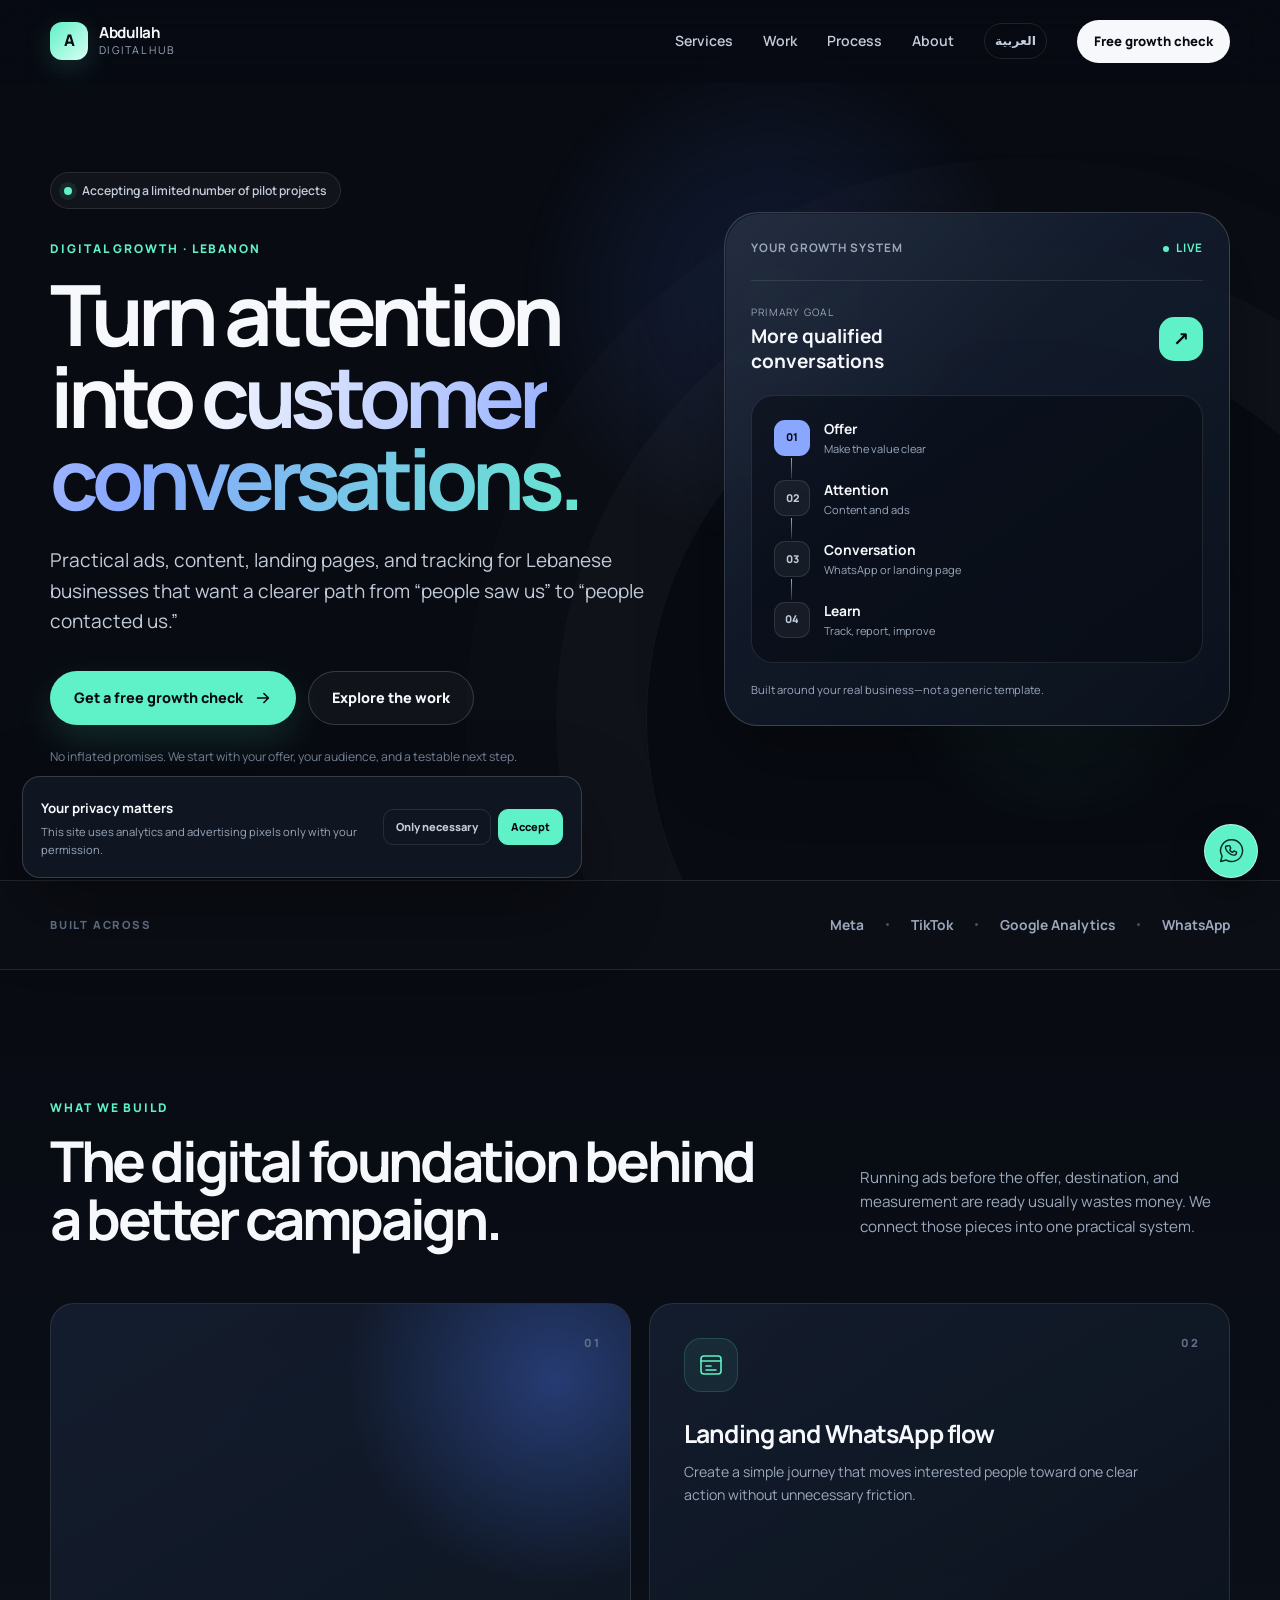
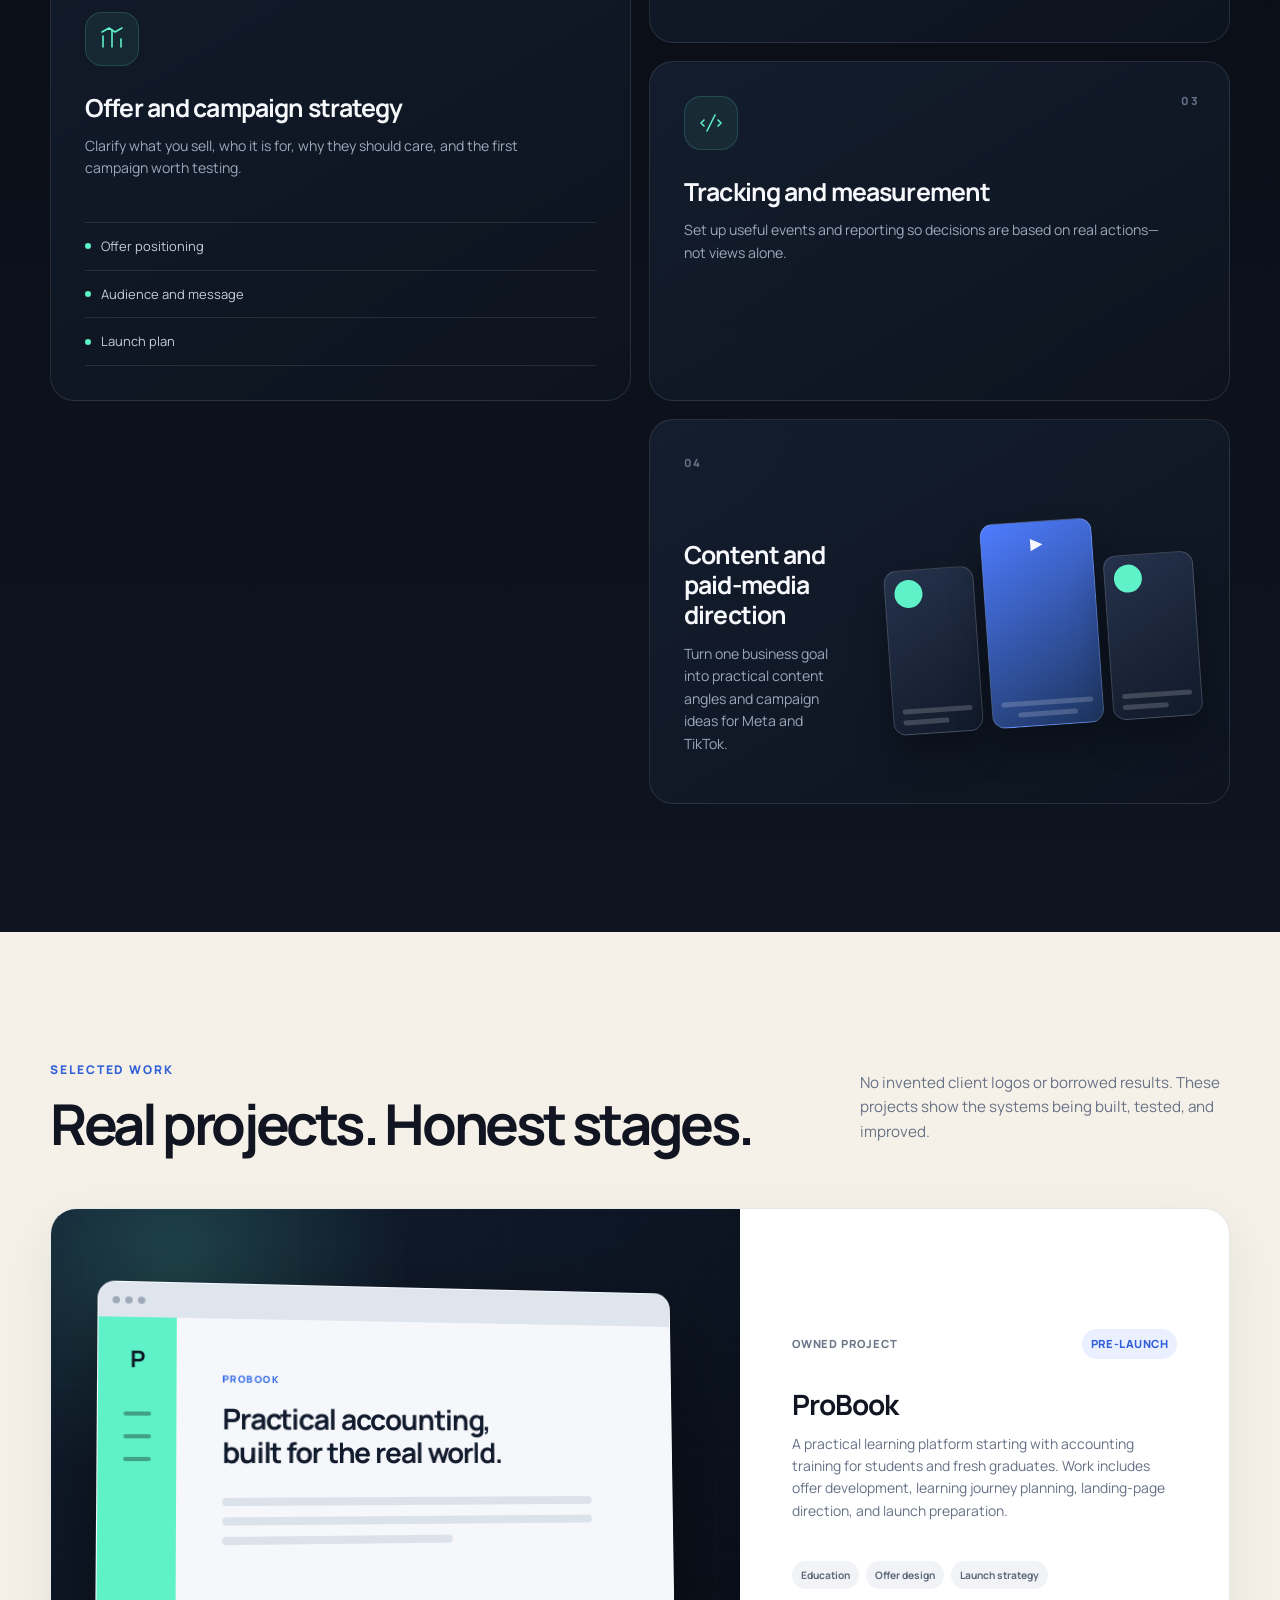
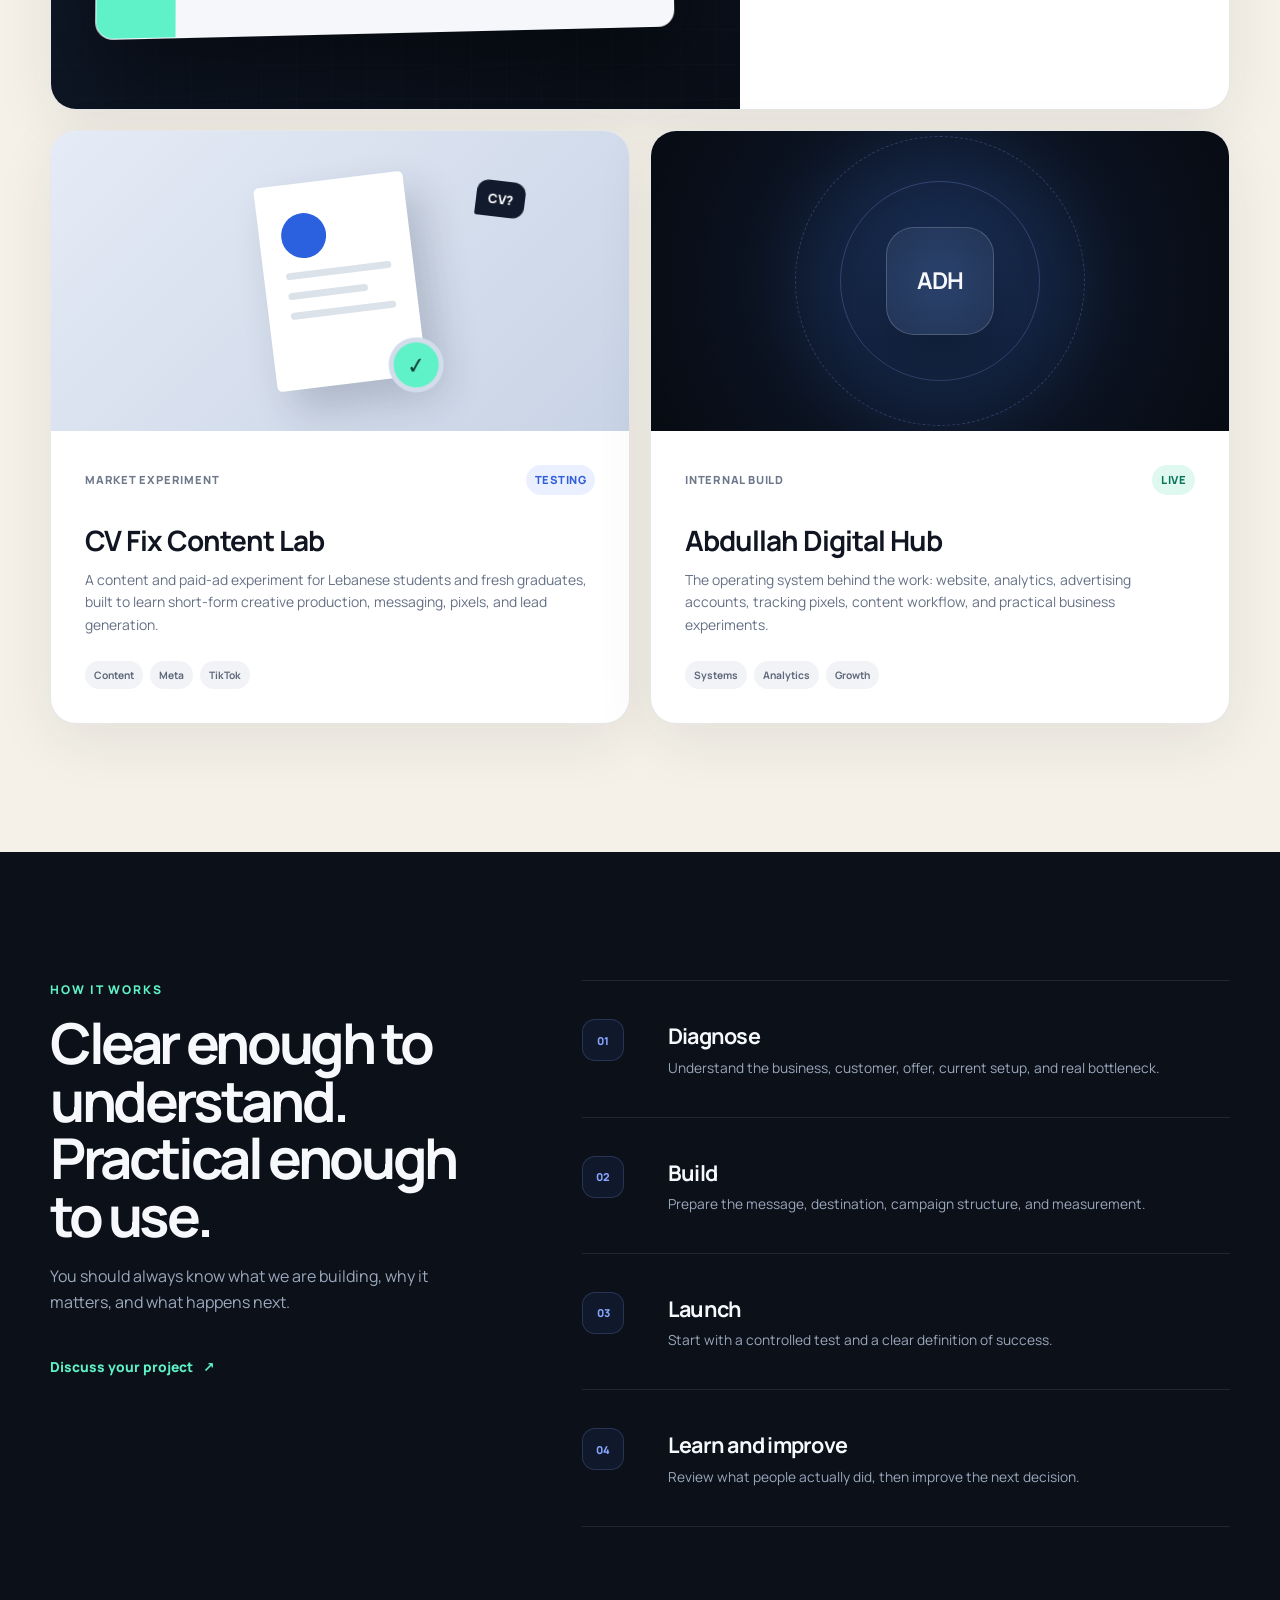
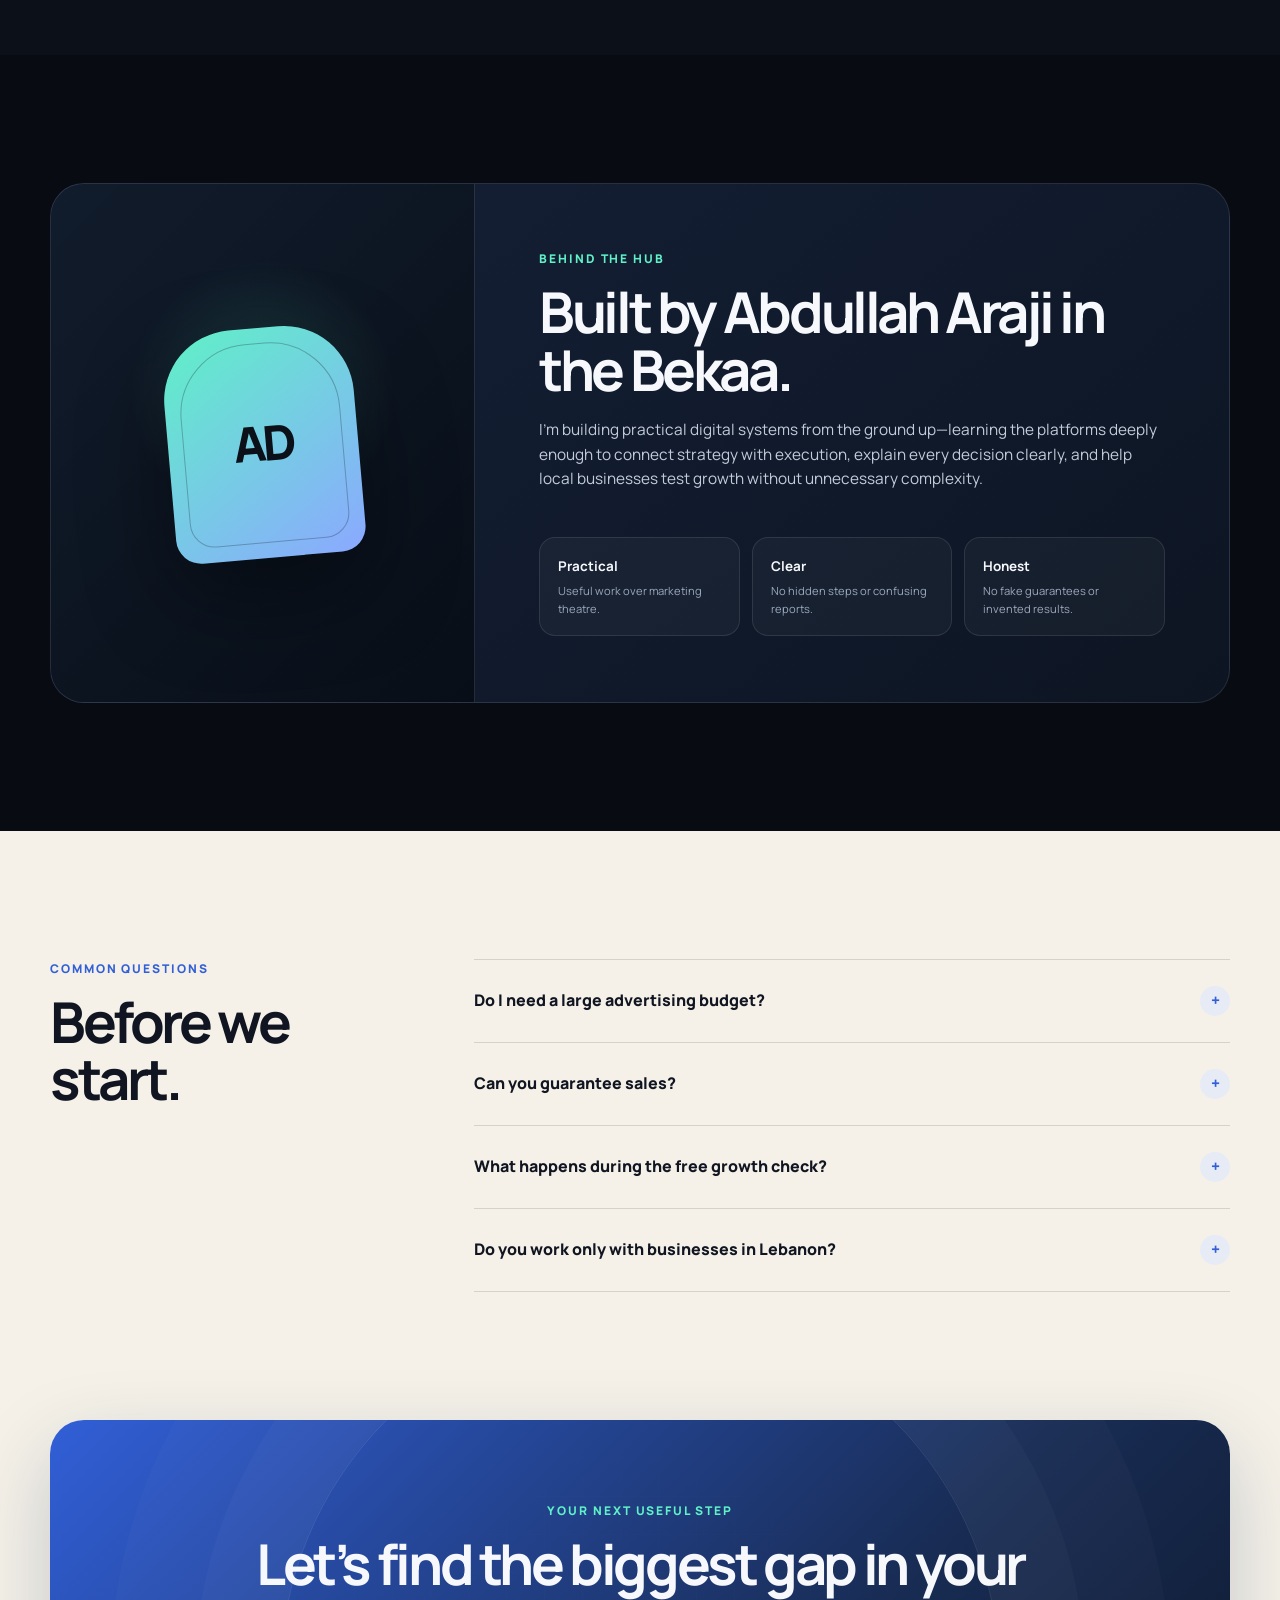
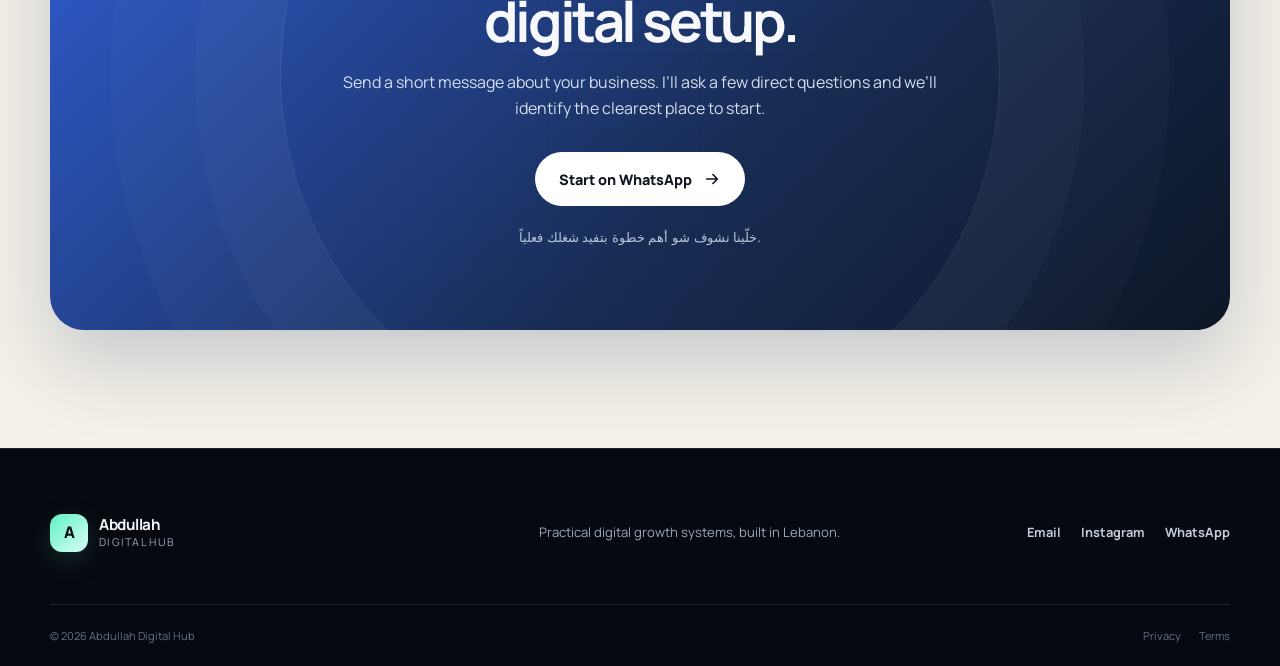
==== commit 0dceaf26: "Version website assets in index.html" ====
--- a/index.html
+++ b/index.html
@@ -17,7 +17,7 @@
   <meta property="og:url" content="https://bo2bakraraji.github.io/abdullah-digital-hub/">
   <meta property="og:site_name" content="Abdullah Digital Hub">
   <meta name="twitter:card" content="summary">
-  <link rel="stylesheet" href="style.css">
+  <link rel="stylesheet" href="style.css?v=20260711-2">
   <script type="application/ld+json">
   {
     "@context": "https://schema.org",
@@ -360,6 +360,6 @@
     </div>
   </aside>
 
-  <script src="script.js" defer></script>
+  <script src="script.js?v=20260711-2" defer></script>
 </body>
 </html>
--- a/style.css
+++ b/style.css
@@ -1,362 +1,580 @@
 :root {
-  --bg: #f7f9fc;
-  --surface: #ffffff;
-  --text: #152033;
-  --muted: #5d6b82;
-  --primary: #246bfe;
-  --primary-dark: #1748ad;
-  --accent: #16c7a7;
-  --border: #dde5f0;
-  --shadow: 0 18px 45px rgba(21, 32, 51, 0.09);
-  --radius: 22px;
-}
-
-* {
-  box-sizing: border-box;
-}
+  --ink: #080b12;
+  --ink-soft: #0e1420;
+  --panel: #121a28;
+  --panel-light: #172235;
+  --text: #f6f8fc;
+  --muted: #9ba8bc;
+  --muted-light: #c3ccda;
+  --line: rgba(255, 255, 255, 0.1);
+  --line-strong: rgba(255, 255, 255, 0.17);
+  --blue: #4e7cff;
+  --blue-light: #8aa7ff;
+  --mint: #5ff1c7;
+  --paper: #f5f1e8;
+  --dark-text: #101521;
+  --shadow: 0 30px 80px rgba(0, 0, 0, 0.35);
+  --radius-sm: 16px;
+  --radius: 24px;
+  --radius-lg: 34px;
+  --container: 1180px;
+}
+
+* { box-sizing: border-box; }
 
 html {
   scroll-behavior: smooth;
+  scroll-padding-top: 94px;
 }
 
 body {
   margin: 0;
-  font-family: Inter, ui-sans-serif, system-ui, -apple-system, BlinkMacSystemFont, "Segoe UI", sans-serif;
+  overflow-x: hidden;
+  color: var(--text);
+  background: var(--ink);
+  font-family: "Manrope", Inter, ui-sans-serif, system-ui, -apple-system, BlinkMacSystemFont, "Segoe UI", sans-serif;
   line-height: 1.6;
-  color: var(--text);
-  background: var(--bg);
-}
-
-img,
-svg {
-  max-width: 100%;
-}
-
-a {
-  color: inherit;
-  text-decoration: none;
-}
+  -webkit-font-smoothing: antialiased;
+}
+
+body::before {
+  position: fixed;
+  inset: 0;
+  z-index: -2;
+  pointer-events: none;
+  content: "";
+  opacity: 0.15;
+  background-image: linear-gradient(rgba(255,255,255,.025) 1px, transparent 1px), linear-gradient(90deg, rgba(255,255,255,.025) 1px, transparent 1px);
+  background-size: 54px 54px;
+  mask-image: linear-gradient(to bottom, #000, transparent 70%);
+}
+
+::selection { color: var(--ink); background: var(--mint); }
+
+a { color: inherit; text-decoration: none; }
+button { color: inherit; font: inherit; }
+svg { display: block; }
 
 .container {
-  width: min(1120px, calc(100% - 32px));
-  margin: 0 auto;
+  width: min(var(--container), calc(100% - 40px));
+  margin-inline: auto;
+}
+
+.sr-only {
+  position: absolute;
+  width: 1px;
+  height: 1px;
+  padding: 0;
+  margin: -1px;
+  overflow: hidden;
+  clip: rect(0, 0, 0, 0);
+  white-space: nowrap;
+  border: 0;
+}
+
+.skip-link {
+  position: fixed;
+  top: 12px;
+  left: 12px;
+  z-index: 1000;
+  padding: 10px 14px;
+  color: var(--ink);
+  background: var(--mint);
+  border-radius: 10px;
+  transform: translateY(-150%);
+  transition: transform .2s ease;
+}
+
+.skip-link:focus { transform: translateY(0); }
+
+:focus-visible {
+  outline: 3px solid var(--mint);
+  outline-offset: 4px;
 }
 
 .site-header {
-  position: sticky;
-  top: 0;
-  z-index: 10;
-  background: rgba(247, 249, 252, 0.86);
-  border-bottom: 1px solid rgba(221, 229, 240, 0.75);
-  backdrop-filter: blur(14px);
+  position: fixed;
+  inset: 0 0 auto;
+  z-index: 100;
+  background: rgba(8, 11, 18, 0.72);
+  border-bottom: 1px solid transparent;
+  backdrop-filter: blur(18px);
+  transition: background .25s ease, border-color .25s ease;
+}
+
+.site-header.scrolled {
+  background: rgba(8, 11, 18, 0.92);
+  border-color: var(--line);
 }
 
 .nav {
-  min-height: 72px;
+  min-height: 82px;
   display: flex;
   align-items: center;
   justify-content: space-between;
   gap: 24px;
 }
 
-.logo {
-  font-size: 1rem;
+.brand { display: inline-flex; align-items: center; gap: 11px; }
+
+.brand-mark {
+  width: 38px;
+  height: 38px;
+  display: grid;
+  place-items: center;
+  color: var(--ink);
+  background: linear-gradient(135deg, var(--mint), #d9fff4);
+  border-radius: 12px;
+  font-weight: 900;
+  box-shadow: 0 8px 28px rgba(95, 241, 199, .16);
+}
+
+.brand-copy { display: grid; line-height: 1.05; }
+.brand-copy strong { font-size: .95rem; letter-spacing: -.03em; }
+.brand-copy small { margin-top: 4px; color: var(--muted); font-size: .67rem; letter-spacing: .12em; text-transform: uppercase; }
+
+.nav-menu { display: flex; align-items: center; gap: 30px; }
+.nav-menu > a:not(.nav-cta) { color: var(--muted-light); font-size: .88rem; font-weight: 600; transition: color .2s ease; }
+.nav-menu > a:not(.nav-cta):hover { color: var(--text); }
+
+.language-toggle {
+  min-width: 62px;
+  padding: 7px 10px;
+  color: var(--muted-light);
+  background: transparent;
+  border: 1px solid var(--line);
+  border-radius: 999px;
+  cursor: pointer;
+  font-size: .78rem;
+  font-weight: 700;
+  transition: border-color .2s ease, color .2s ease;
+}
+
+.language-toggle:hover { color: var(--text); border-color: var(--line-strong); }
+
+.nav-cta {
+  padding: 11px 17px;
+  color: var(--ink);
+  background: var(--text);
+  border-radius: 999px;
+  font-size: .82rem;
   font-weight: 800;
-  letter-spacing: -0.02em;
-}
-
-.nav-links {
+  transition: transform .2s ease, background .2s ease;
+}
+
+.nav-cta:hover { background: var(--mint); transform: translateY(-2px); }
+.menu-toggle { display: none; }
+
+.hero {
+  position: relative;
+  min-height: 880px;
+  display: grid;
+  align-items: center;
+  overflow: hidden;
+  padding: 150px 0 92px;
+}
+
+.hero::after {
+  position: absolute;
+  right: -10%;
+  bottom: -25%;
+  width: 760px;
+  height: 760px;
+  pointer-events: none;
+  content: "";
+  border: 1px solid rgba(255,255,255,.05);
+  border-radius: 50%;
+  box-shadow: 0 0 0 90px rgba(255,255,255,.018), 0 0 0 180px rgba(255,255,255,.012);
+}
+
+.hero-glow { position: absolute; pointer-events: none; border-radius: 50%; filter: blur(5px); }
+.hero-glow-one { top: 4%; left: 40%; width: 520px; height: 520px; background: radial-gradient(circle, rgba(78,124,255,.17), transparent 68%); }
+.hero-glow-two { right: 2%; bottom: 5%; width: 390px; height: 390px; background: radial-gradient(circle, rgba(95,241,199,.1), transparent 70%); }
+
+.hero-grid {
+  position: relative;
+  z-index: 2;
+  display: grid;
+  grid-template-columns: minmax(0, 1.08fr) minmax(380px, .92fr);
+  align-items: center;
+  gap: 80px;
+}
+
+.availability {
+  width: fit-content;
+  margin-bottom: 30px;
   display: flex;
   align-items: center;
-  gap: 22px;
-  color: var(--muted);
-  font-size: 0.95rem;
+  gap: 10px;
+  padding: 8px 13px;
+  color: var(--muted-light);
+  background: rgba(255,255,255,.04);
+  border: 1px solid var(--line);
+  border-radius: 999px;
+  font-size: .76rem;
   font-weight: 600;
 }
 
-.nav-links a:hover,
-.footer-links a:hover {
-  color: var(--primary);
-}
-
-.hero {
-  overflow: hidden;
-  padding: 96px 0 84px;
-  background:
-    radial-gradient(circle at 12% 10%, rgba(36, 107, 254, 0.14), transparent 32%),
-    radial-gradient(circle at 88% 16%, rgba(22, 199, 167, 0.16), transparent 30%);
-}
-
-.hero-content {
-  max-width: 820px;
-  text-align: center;
-}
+.pulse { width: 8px; height: 8px; background: var(--mint); border-radius: 50%; box-shadow: 0 0 0 5px rgba(95,241,199,.09); animation: pulse 2.2s infinite; }
+@keyframes pulse { 50% { box-shadow: 0 0 0 9px rgba(95,241,199,0); } }
 
 .eyebrow {
-  margin: 0 0 12px;
-  color: var(--primary);
-  font-size: 0.78rem;
+  margin: 0 0 15px;
+  color: var(--mint);
+  font-size: .75rem;
   font-weight: 800;
-  letter-spacing: 0.12em;
+  letter-spacing: .16em;
   text-transform: uppercase;
 }
 
-h1,
-h2,
-h3,
-p {
-  margin-top: 0;
-}
+h1, h2, h3, p { margin-top: 0; }
 
 h1 {
-  margin-bottom: 18px;
-  font-size: clamp(3rem, 9vw, 6.7rem);
-  line-height: 0.95;
-  letter-spacing: -0.08em;
-}
+  max-width: 760px;
+  margin-bottom: 26px;
+  font-size: clamp(3.4rem, 6.6vw, 6.7rem);
+  line-height: .97;
+  letter-spacing: -.072em;
+}
+
+h1 span { color: transparent; background: linear-gradient(105deg, #f7f9fd 0%, var(--blue-light) 48%, var(--mint) 110%); background-clip: text; -webkit-background-clip: text; }
 
 h2 {
-  margin-bottom: 14px;
-  font-size: clamp(2rem, 5vw, 3.4rem);
-  line-height: 1.05;
-  letter-spacing: -0.05em;
-}
-
-h3 {
-  margin-bottom: 10px;
-  font-size: 1.18rem;
-  letter-spacing: -0.03em;
-}
-
-.subtitle {
-  max-width: 720px;
-  margin: 0 auto 34px;
-  color: var(--muted);
-  font-size: clamp(1.08rem, 2.4vw, 1.35rem);
-}
-
-.hero-actions {
-  display: flex;
-  flex-wrap: wrap;
-  justify-content: center;
-  gap: 14px;
-}
+  margin-bottom: 20px;
+  font-size: clamp(2.35rem, 4.4vw, 4.5rem);
+  line-height: 1.02;
+  letter-spacing: -.06em;
+}
+
+h3 { margin-bottom: 12px; font-size: 1.3rem; line-height: 1.22; letter-spacing: -.035em; }
+
+.hero-subtitle {
+  max-width: 670px;
+  margin-bottom: 34px;
+  color: var(--muted-light);
+  font-size: clamp(1.02rem, 1.5vw, 1.19rem);
+}
+
+.hero-actions { display: flex; flex-wrap: wrap; gap: 12px; }
 
 .button {
+  min-height: 54px;
   display: inline-flex;
   align-items: center;
   justify-content: center;
-  min-height: 48px;
-  padding: 0 22px;
+  gap: 11px;
+  padding: 0 23px;
+  border: 1px solid transparent;
   border-radius: 999px;
+  font-size: .9rem;
   font-weight: 800;
-  transition: transform 180ms ease, box-shadow 180ms ease, background 180ms ease;
-}
-
-.button:hover {
-  transform: translateY(-2px);
-}
-
-.button.primary {
-  color: #fff;
-  background: var(--primary);
-  box-shadow: 0 14px 24px rgba(36, 107, 254, 0.25);
-}
-
-.button.primary:hover {
-  background: var(--primary-dark);
-}
-
-.button.secondary {
-  background: var(--surface);
-  border: 1px solid var(--border);
-}
-
-.section {
-  padding: 84px 0;
-}
-
-.muted {
-  background: #eef4ff;
-}
-
-.section-heading {
-  max-width: 680px;
-  margin-bottom: 34px;
-}
-
-.section-heading p:not(.eyebrow),
-.card p,
-.panel p,
-.contact-section p {
-  color: var(--muted);
-}
-
-.grid {
-  display: grid;
-  gap: 20px;
-}
-
-.services-grid {
-  grid-template-columns: repeat(3, minmax(0, 1fr));
-}
-
-.card,
-.panel,
-.contact-card {
-  background: var(--surface);
-  border: 1px solid var(--border);
-  border-radius: var(--radius);
+  transition: transform .2s ease, background .2s ease, border-color .2s ease, box-shadow .2s ease;
+}
+
+.button svg { width: 18px; fill: none; stroke: currentColor; stroke-width: 1.8; stroke-linecap: round; stroke-linejoin: round; transition: transform .2s ease; }
+.button:hover { transform: translateY(-3px); }
+.button:hover svg { transform: translateX(3px); }
+.button-primary { color: var(--ink); background: var(--mint); box-shadow: 0 15px 36px rgba(95,241,199,.14); }
+.button-primary:hover { background: #79f8d4; box-shadow: 0 20px 45px rgba(95,241,199,.2); }
+.button-secondary { color: var(--text); background: rgba(255,255,255,.035); border-color: var(--line-strong); }
+.button-secondary:hover { background: rgba(255,255,255,.075); }
+
+.hero-note { margin: 22px 0 0; color: #77859a; font-size: .76rem; }
+
+.system-card {
+  position: relative;
+  padding: 26px;
+  background: linear-gradient(145deg, rgba(23,34,53,.93), rgba(12,18,29,.96));
+  border: 1px solid var(--line-strong);
+  border-radius: var(--radius-lg);
   box-shadow: var(--shadow);
-}
-
-.card {
-  padding: 26px;
-}
-
-.card p:last-child,
-.panel p:last-child {
-  margin-bottom: 0;
-}
-
-.split {
-  display: grid;
-  grid-template-columns: 0.85fr 1.15fr;
-  align-items: center;
-  gap: 32px;
-}
-
-.panel {
-  padding: 34px;
-}
-
-.contact-cards {
-  display: grid;
-  grid-template-columns: repeat(3, minmax(0, 1fr));
-  gap: 18px;
-}
-
-.contact-card {
-  display: grid;
-  gap: 6px;
-  padding: 24px;
-  transition: transform 180ms ease, border-color 180ms ease;
-}
-
-.contact-card:hover {
-  border-color: var(--primary);
-  transform: translateY(-3px);
-}
-
-.contact-card span {
-  color: var(--muted);
-  font-size: 0.92rem;
-}
-
-.contact-card strong {
-  word-break: break-word;
-}
-
-.site-footer {
-  padding: 28px 0;
-  color: var(--muted);
-  background: #101827;
-}
-
-.footer-content {
-  display: flex;
-  align-items: center;
-  justify-content: space-between;
-  gap: 18px;
-}
-
-.site-footer p {
-  margin: 0;
-}
-
-.footer-links {
-  display: flex;
-  gap: 18px;
-  color: #d9e3f2;
-  font-weight: 700;
-}
-
-.legal-page {
-  min-height: 100vh;
-  display: flex;
-  flex-direction: column;
-}
-
-.legal-main {
-  flex: 1;
-  padding: 72px 0;
-}
-
-.legal-card {
-  max-width: 820px;
-  padding: 36px;
-  background: var(--surface);
-  border: 1px solid var(--border);
-  border-radius: var(--radius);
-  box-shadow: var(--shadow);
-}
-
-.legal-card ul {
-  padding-left: 22px;
-}
-
-.legal-card li {
-  margin-bottom: 10px;
-  color: var(--muted);
+  transform: perspective(1200px) rotateY(-4deg) rotateX(1deg);
+}
+
+.system-card::before { position: absolute; inset: 1px; pointer-events: none; content: ""; border-radius: inherit; background: linear-gradient(135deg, rgba(255,255,255,.06), transparent 42%); }
+.system-card-top, .system-score, .system-footer { position: relative; display: flex; align-items: center; justify-content: space-between; gap: 18px; }
+.system-card-top { padding-bottom: 22px; color: var(--muted); border-bottom: 1px solid var(--line); font-size: .73rem; font-weight: 700; letter-spacing: .08em; text-transform: uppercase; }
+.live-indicator { display: flex; align-items: center; gap: 7px; color: var(--mint); }
+.live-indicator i { width: 6px; height: 6px; background: var(--mint); border-radius: 50%; }
+
+.system-score { padding: 23px 0 21px; }
+.system-score div { display: grid; gap: 4px; }
+.system-score small { color: var(--muted); font-size: .64rem; letter-spacing: .12em; }
+.system-score strong { max-width: 260px; font-size: 1.19rem; line-height: 1.3; }
+.score-icon { width: 44px; height: 44px; display: grid; place-items: center; color: var(--ink); background: var(--mint); border-radius: 15px; font-size: 1.2rem; font-weight: 900; }
+
+.system-flow { position: relative; padding: 22px; background: rgba(3,7,13,.42); border: 1px solid var(--line); border-radius: 22px; }
+.flow-step { display: flex; align-items: center; gap: 14px; }
+.flow-step > span { width: 36px; height: 36px; display: grid; place-items: center; flex: 0 0 auto; color: var(--muted-light); background: rgba(255,255,255,.05); border: 1px solid var(--line); border-radius: 11px; font-size: .67rem; font-weight: 800; }
+.flow-step.active > span { color: var(--ink); background: var(--blue-light); border-color: transparent; }
+.flow-step div { display: grid; }
+.flow-step strong { font-size: .86rem; }
+.flow-step small { color: var(--muted); font-size: .69rem; }
+.flow-line { height: 21px; padding-left: 17px; }
+.flow-line i { display: block; width: 1px; height: 100%; background: linear-gradient(var(--blue-light), var(--line)); }
+.system-footer { padding-top: 18px; color: var(--muted); font-size: .7rem; }
+
+.platform-strip { border-block: 1px solid var(--line); background: rgba(255,255,255,.015); }
+.platform-row { min-height: 88px; display: flex; align-items: center; justify-content: space-between; gap: 28px; }
+.platform-row > span { color: #66748a; font-size: .7rem; font-weight: 800; letter-spacing: .16em; text-transform: uppercase; }
+.platforms { display: flex; align-items: center; justify-content: flex-end; flex-wrap: wrap; gap: 22px; color: #9ba8bc; }
+.platforms strong { font-size: .86rem; }
+.platforms i { width: 3px; height: 3px; background: #455267; border-radius: 50%; }
+
+.section { padding: 128px 0; }
+.section-intro { margin-bottom: 56px; display: grid; grid-template-columns: minmax(0, 1.1fr) minmax(300px, .55fr); align-items: end; gap: 70px; }
+.section-intro h2 { max-width: 780px; margin-bottom: 0; }
+.section-intro > p { margin: 0 0 8px; color: var(--muted); font-size: .95rem; }
+
+.services { background: linear-gradient(180deg, var(--ink) 0%, var(--ink-soft) 100%); }
+.bento-grid { display: grid; grid-template-columns: repeat(2, minmax(0, 1fr)); gap: 18px; }
+.service-card { position: relative; min-height: 340px; overflow: hidden; padding: 34px; background: linear-gradient(150deg, rgba(23,34,53,.75), rgba(13,20,31,.92)); border: 1px solid var(--line); border-radius: var(--radius); transition: transform .25s ease, border-color .25s ease; }
+.service-card:hover { transform: translateY(-5px); border-color: rgba(138,167,255,.32); }
+.service-card-featured { grid-row: span 2; min-height: 698px; display: flex; flex-direction: column; justify-content: flex-end; padding-top: 210px; }
+.service-card-featured::before { position: absolute; top: -145px; right: -145px; width: 440px; height: 440px; content: ""; background: radial-gradient(circle, rgba(78,124,255,.35), transparent 67%); border-radius: 50%; }
+.card-number { position: absolute; top: 30px; right: 30px; color: #627087; font-size: .7rem; font-weight: 800; letter-spacing: .12em; }
+.service-icon { width: 54px; height: 54px; margin-bottom: 27px; display: grid; place-items: center; color: var(--mint); background: rgba(95,241,199,.07); border: 1px solid rgba(95,241,199,.17); border-radius: 17px; }
+.service-icon svg { width: 28px; fill: none; stroke: currentColor; stroke-width: 1.6; stroke-linecap: round; stroke-linejoin: round; }
+.service-card h3 { max-width: 390px; font-size: 1.55rem; }
+.service-card p { max-width: 490px; color: var(--muted); font-size: .88rem; }
+.service-card ul { margin: 28px 0 0; padding: 0; list-style: none; border-top: 1px solid var(--line); }
+.service-card li { padding: 13px 0; display: flex; align-items: center; gap: 10px; color: var(--muted-light); border-bottom: 1px solid var(--line); font-size: .81rem; }
+.service-card li::before { width: 6px; height: 6px; flex: 0 0 auto; content: ""; background: var(--mint); border-radius: 50%; }
+.service-card-wide { min-height: 340px; grid-column: 2; display: grid; grid-template-columns: .9fr 1.1fr; align-items: center; gap: 30px; }
+.service-card-wide .card-number { position: static; margin-bottom: 68px; }
+.content-preview { height: 230px; display: flex; align-items: flex-end; justify-content: center; gap: 9px; transform: rotate(-4deg) translateX(18px); }
+.preview-post { width: 90px; height: 165px; padding: 9px; display: flex; flex-direction: column; justify-content: flex-end; background: linear-gradient(150deg, #25324b, #111a2a); border: 1px solid var(--line-strong); border-radius: 13px; box-shadow: 0 20px 35px rgba(0,0,0,.3); }
+.preview-post-main { width: 112px; height: 205px; align-items: center; justify-content: center; color: var(--text); background: linear-gradient(150deg, #4e7cff, #1d345d); }
+.preview-post b { margin-bottom: auto; align-self: center; font-size: 1rem; }
+.preview-post span { width: 28px; height: 28px; margin-bottom: auto; background: var(--mint); border-radius: 50%; }
+.preview-post i { width: 100%; height: 5px; margin-top: 6px; background: rgba(255,255,255,.18); border-radius: 5px; }
+.preview-post i:last-child { width: 65%; }
+
+.work { background: var(--paper); color: var(--dark-text); }
+.work .eyebrow { color: #315fd7; }
+.work .section-intro > p { color: #687286; }
+.project-grid { display: grid; grid-template-columns: repeat(2, minmax(0,1fr)); gap: 20px; }
+.project-card { overflow: hidden; background: #fff; border: 1px solid rgba(16,21,33,.1); border-radius: 26px; box-shadow: 0 18px 60px rgba(24,35,55,.08); transition: transform .25s ease, box-shadow .25s ease; }
+.project-card:hover { transform: translateY(-5px); box-shadow: 0 26px 70px rgba(24,35,55,.13); }
+.project-main { grid-column: 1 / -1; display: grid; grid-template-columns: 1.17fr .83fr; }
+.project-visual { min-height: 500px; display: grid; place-items: center; overflow: hidden; background: #0e1625; }
+.probook-visual { position: relative; background: radial-gradient(circle at 18% 10%, rgba(95,241,199,.18), transparent 32%), linear-gradient(140deg,#111d30,#080d16); }
+.probook-visual::before { position: absolute; inset: 0; content: ""; opacity: .28; background-image: linear-gradient(rgba(255,255,255,.05) 1px, transparent 1px),linear-gradient(90deg,rgba(255,255,255,.05) 1px,transparent 1px); background-size: 35px 35px; }
+.probook-window { position: relative; width: min(84%, 610px); overflow: hidden; background: #f5f7fb; border: 1px solid rgba(255,255,255,.2); border-radius: 17px; box-shadow: 0 40px 90px rgba(0,0,0,.5); transform: perspective(900px) rotateY(7deg) rotateX(2deg); }
+.window-bar { height: 34px; padding: 0 13px; display: flex; align-items: center; gap: 5px; background: #dfe5ed; }
+.window-bar i { width: 7px; height: 7px; background: #9ea9b8; border-radius: 50%; }
+.probook-layout { min-height: 310px; display: grid; grid-template-columns: 74px 1fr; }
+.probook-sidebar { padding: 23px 16px; display: flex; flex-direction: column; align-items: center; gap: 18px; color: #0c1726; background: #5ff1c7; }
+.probook-sidebar strong { margin-bottom: 15px; font-size: 1.4rem; }
+.probook-sidebar span { width: 26px; height: 4px; background: rgba(8,11,18,.35); border-radius: 4px; }
+.probook-content { padding: 52px 44px; display: flex; flex-direction: column; align-items: flex-start; color: #111b2d; }
+.probook-content small { margin-bottom: 15px; color: #356be7; font-size: .6rem; font-weight: 900; letter-spacing: .15em; }
+.probook-content strong { margin-bottom: 28px; font-size: clamp(1.2rem,2.2vw,2rem); line-height: 1.17; letter-spacing: -.04em; }
+.probook-content i { width: 90%; height: 8px; margin-bottom: 11px; background: #dce2e9; border-radius: 8px; }
+.probook-content i:last-child { width: 55%; }
+.project-copy { padding: 34px; }
+.project-main .project-copy { padding: 52px; display: flex; flex-direction: column; justify-content: center; }
+.project-meta { margin-bottom: 28px; display: flex; align-items: center; justify-content: space-between; gap: 18px; color: #6d788b; font-size: .7rem; font-weight: 800; letter-spacing: .07em; text-transform: uppercase; }
+.status { padding: 6px 9px; color: #315fd7; background: #eaf0ff; border-radius: 999px; letter-spacing: .04em; }
+.status-live { color: #0a7559; background: #dff9f0; }
+.project-copy h3 { font-size: 1.75rem; }
+.project-copy p { color: #657085; font-size: .87rem; }
+.tags { margin-top: 25px; display: flex; flex-wrap: wrap; gap: 7px; }
+.tags span { padding: 6px 9px; color: #5f697b; background: #f1f3f6; border-radius: 999px; font-size: .64rem; font-weight: 700; }
+.project-mini-visual { height: 300px; display: grid; place-items: center; overflow: hidden; }
+.cv-visual { position: relative; background: linear-gradient(135deg,#e5ebf6,#c8d3e5); }
+.cv-paper { position: relative; width: 150px; height: 205px; padding: 30px 22px; display: flex; flex-direction: column; gap: 13px; background: #fff; border-radius: 5px; box-shadow: 15px 22px 40px rgba(25,37,56,.2); transform: rotate(-7deg); }
+.cv-paper span { width: 45px; height: 45px; background: #2b61df; border-radius: 50%; }
+.cv-paper i { height: 7px; background: #dce2e9; border-radius: 7px; }
+.cv-paper i:nth-of-type(2) { width: 75%; }
+.cv-paper b { position: absolute; right: -18px; bottom: -17px; width: 55px; height: 55px; display: grid; place-items: center; color: #0b3b30; background: var(--mint); border: 5px solid #d2dceb; border-radius: 50%; font-size: 1.4rem; }
+.reaction-bubble { position: absolute; top: 50px; right: 18%; padding: 8px 12px; color: #fff; background: #111b2d; border-radius: 12px 12px 12px 2px; font-size: .8rem; font-weight: 800; transform: rotate(7deg); }
+.hub-visual { position: relative; color: #f6f8fc; background: radial-gradient(circle,#1d3766 0%,#0b1220 58%,#070b12 100%); }
+.hub-visual strong { position: relative; z-index: 2; width: 108px; height: 108px; display: grid; place-items: center; background: rgba(255,255,255,.06); border: 1px solid rgba(255,255,255,.18); border-radius: 28px; font-size: 1.45rem; letter-spacing: -.05em; box-shadow: 0 25px 55px rgba(0,0,0,.4); backdrop-filter: blur(10px); }
+.hub-orbit { position: absolute; border: 1px solid rgba(138,167,255,.25); border-radius: 50%; }
+.orbit-one { width: 200px; height: 200px; }
+.orbit-two { width: 290px; height: 290px; border-style: dashed; animation: spin 28s linear infinite; }
+@keyframes spin { to { transform: rotate(360deg); } }
+
+.process { background: #0b1019; }
+.process-grid { display: grid; grid-template-columns: .8fr 1.2fr; gap: 100px; }
+.process-intro { position: sticky; top: 140px; align-self: start; }
+.process-intro > p:not(.eyebrow) { max-width: 440px; color: var(--muted); }
+.text-link { margin-top: 25px; display: inline-flex; align-items: center; gap: 10px; color: var(--mint); font-size: .86rem; font-weight: 800; }
+.text-link span:last-child { transition: transform .2s ease; }
+.text-link:hover span:last-child { transform: translate(3px,-3px); }
+.process-list { margin: 0; padding: 0; list-style: none; }
+.process-list li { padding: 38px 0; display: grid; grid-template-columns: 56px 1fr; gap: 30px; border-top: 1px solid var(--line); }
+.process-list li:last-child { border-bottom: 1px solid var(--line); }
+.process-list li > span { width: 42px; height: 42px; display: grid; place-items: center; color: var(--blue-light); background: rgba(78,124,255,.08); border: 1px solid rgba(138,167,255,.2); border-radius: 13px; font-size: .68rem; font-weight: 900; }
+.process-list h3 { margin: 4px 0 7px; font-size: 1.35rem; }
+.process-list p { max-width: 530px; margin: 0; color: var(--muted); font-size: .86rem; }
+
+.about { background: var(--ink); }
+.about-card { min-height: 520px; display: grid; grid-template-columns: .72fr 1.28fr; overflow: hidden; background: linear-gradient(140deg,#152139,#0d1522); border: 1px solid var(--line); border-radius: var(--radius-lg); }
+.about-mark { min-height: 420px; display: grid; place-items: center; overflow: hidden; background: radial-gradient(circle at 50% 40%, rgba(95,241,199,.16), transparent 35%), linear-gradient(135deg,#111c2c,#080e17); border-right: 1px solid var(--line); }
+.about-mark span { position: relative; width: 190px; height: 230px; display: grid; place-items: center; color: #0b1019; background: linear-gradient(145deg,var(--mint),#8ba9ff); border-radius: 70px 70px 25px 25px; font-size: 3rem; font-weight: 900; letter-spacing: -.09em; box-shadow: 0 35px 90px rgba(0,0,0,.4); transform: rotate(-5deg); }
+.about-mark span::before { position: absolute; inset: 15px; content: ""; border: 1px solid rgba(8,11,18,.25); border-radius: inherit; }
+.about-copy { padding: 64px; display: flex; flex-direction: column; justify-content: center; }
+.about-copy > p:not(.eyebrow) { max-width: 690px; color: var(--muted-light); font-size: .96rem; }
+.principles { margin-top: 30px; display: grid; grid-template-columns: repeat(3,1fr); gap: 12px; }
+.principles div { padding: 18px; display: grid; gap: 4px; background: rgba(255,255,255,.035); border: 1px solid var(--line); border-radius: 16px; }
+.principles strong { font-size: .84rem; }
+.principles span { color: var(--muted); font-size: .7rem; }
+
+.faq { background: var(--paper); color: var(--dark-text); }
+.faq .eyebrow { color: #315fd7; }
+.faq-grid { display: grid; grid-template-columns: .6fr 1.4fr; gap: 100px; }
+.faq-list { border-top: 1px solid rgba(16,21,33,.14); }
+.faq details { border-bottom: 1px solid rgba(16,21,33,.14); }
+.faq summary { padding: 26px 0; display: flex; align-items: center; justify-content: space-between; gap: 20px; cursor: pointer; list-style: none; font-size: 1rem; font-weight: 800; }
+.faq summary::-webkit-details-marker { display: none; }
+.faq summary i { width: 30px; height: 30px; display: grid; place-items: center; flex: 0 0 auto; color: #315fd7; background: #e6ebf6; border-radius: 50%; font-style: normal; transition: transform .2s ease; }
+.faq details[open] summary i { transform: rotate(45deg); }
+.faq details p { max-width: 700px; margin: -7px 0 26px; color: #667085; font-size: .88rem; }
+
+.final-cta { padding: 0 0 118px; background: var(--paper); color: var(--dark-text); }
+.cta-card { position: relative; min-height: 510px; display: flex; flex-direction: column; align-items: center; justify-content: center; overflow: hidden; padding: 70px 24px; text-align: center; color: var(--text); background: linear-gradient(135deg,#315fd7,#182c54 60%,#0d1626); border-radius: var(--radius-lg); box-shadow: 0 30px 80px rgba(23,49,105,.22); }
+.cta-card::before { position: absolute; inset: 0; content: ""; opacity: .12; background-image: linear-gradient(rgba(255,255,255,.1) 1px,transparent 1px),linear-gradient(90deg,rgba(255,255,255,.1) 1px,transparent 1px); background-size: 38px 38px; mask-image: radial-gradient(circle,#000,transparent 80%); }
+.cta-card > * { position: relative; z-index: 2; }
+.cta-card h2 { max-width: 840px; }
+.cta-card > p:not(.eyebrow):not(.arabic-line) { max-width: 620px; color: #d4dded; }
+.cta-card .eyebrow { color: var(--mint); }
+.button-light { margin-top: 15px; color: var(--dark-text); background: #fff; }
+.button-light:hover { background: var(--mint); }
+.arabic-line { margin: 22px 0 0; color: #b9c7dc; font-family: Tahoma, Arial, sans-serif; font-size: .8rem; }
+.cta-orbit { position: absolute; z-index: 1; width: 720px; height: 720px; border: 1px solid rgba(255,255,255,.1); border-radius: 50%; box-shadow: 0 0 0 85px rgba(255,255,255,.025),0 0 0 170px rgba(255,255,255,.018); }
+
+.site-footer { padding: 65px 0 22px; background: #06090f; border-top: 1px solid var(--line); }
+.footer-main { padding-bottom: 52px; display: grid; grid-template-columns: 1fr 1fr auto; align-items: center; gap: 40px; }
+.footer-main > p { margin: 0; color: var(--muted); font-size: .82rem; }
+.footer-social { display: flex; gap: 20px; color: var(--muted-light); font-size: .8rem; font-weight: 700; }
+.footer-social a:hover { color: var(--mint); }
+.footer-bottom { padding-top: 22px; display: flex; align-items: center; justify-content: space-between; gap: 20px; color: #657085; border-top: 1px solid var(--line); font-size: .69rem; }
+.footer-bottom p { margin: 0; }
+.footer-bottom div { display: flex; gap: 18px; }
+.footer-bottom a:hover { color: var(--text); }
+
+.whatsapp-float { position: fixed; right: 22px; bottom: 22px; z-index: 80; width: 54px; height: 54px; display: grid; place-items: center; color: #052b22; background: var(--mint); border: 1px solid rgba(255,255,255,.5); border-radius: 50%; box-shadow: 0 14px 34px rgba(0,0,0,.35); transition: transform .2s ease; }
+.whatsapp-float:hover { transform: translateY(-4px) scale(1.03); }
+.whatsapp-float svg { width: 29px; fill: none; stroke: currentColor; stroke-width: 1.6; stroke-linecap: round; stroke-linejoin: round; }
+
+.consent { position: fixed; left: 22px; bottom: 22px; z-index: 120; width: min(560px, calc(100% - 44px)); padding: 18px; display: flex; align-items: center; justify-content: space-between; gap: 18px; color: var(--text); background: rgba(16,23,35,.96); border: 1px solid var(--line-strong); border-radius: 18px; box-shadow: var(--shadow); backdrop-filter: blur(18px); }
+.consent[hidden] { display: none; }
+.consent strong { font-size: .83rem; }
+.consent p { margin: 3px 0 0; color: var(--muted); font-size: .7rem; }
+.consent-actions { display: flex; flex: 0 0 auto; gap: 7px; }
+.consent button { padding: 8px 12px; border-radius: 10px; cursor: pointer; font-size: .69rem; font-weight: 800; }
+.consent-reject { color: var(--muted-light); background: transparent; border: 1px solid var(--line); }
+.consent-accept { color: var(--ink); background: var(--mint); border: 1px solid var(--mint); }
+
+.legal-page { min-height: 100vh; display: flex; flex-direction: column; background: var(--ink); }
+.legal-main { flex: 1; padding: 145px 0 90px; }
+.legal-card { max-width: 900px; padding: 52px; background: var(--ink-soft); border: 1px solid var(--line); border-radius: var(--radius-lg); }
+.legal-card h1 { font-size: clamp(2.8rem,6vw,5.5rem); }
+.legal-card h2 { margin-top: 42px; font-size: 1.5rem; letter-spacing: -.035em; }
+.legal-card p, .legal-card li { color: var(--muted-light); font-size: .9rem; }
+.legal-card li { margin-bottom: 10px; }
+.legal-back { margin-bottom: 34px; display: inline-flex; align-items: center; gap: 8px; color: var(--mint); font-size: .8rem; font-weight: 800; }
+
+.reveal { opacity: 0; transform: translateY(24px); transition: opacity .75s ease, transform .75s cubic-bezier(.2,.75,.25,1); }
+.reveal.visible { opacity: 1; transform: translateY(0); }
+
+[dir="rtl"] body { font-family: Tahoma, "Segoe UI", Arial, sans-serif; }
+[dir="rtl"] h1, [dir="rtl"] h2 { letter-spacing: -.035em; }
+[dir="rtl"] .eyebrow { letter-spacing: .04em; }
+[dir="rtl"] .system-card { transform: perspective(1200px) rotateY(4deg) rotateX(1deg); }
+[dir="rtl"] .flow-line { padding-left: 0; padding-right: 17px; }
+[dir="rtl"] .card-number { right: auto; left: 30px; }
+[dir="rtl"] .button svg { transform: rotate(180deg); }
+[dir="rtl"] .button:hover svg { transform: rotate(180deg) translateX(3px); }
+
+@media (max-width: 1020px) {
+  .nav-menu { gap: 18px; }
+  .hero { min-height: auto; }
+  .hero-grid { grid-template-columns: 1fr; gap: 60px; }
+  .hero-copy { max-width: 800px; }
+  .system-card { width: min(100%, 620px); transform: none; }
+  .project-main { grid-template-columns: 1fr; }
+  .project-visual { min-height: 450px; }
+  .about-card { grid-template-columns: .62fr 1.38fr; }
+  .about-copy { padding: 45px; }
 }
 
 @media (max-width: 820px) {
-  .nav,
-  .footer-content {
-    align-items: flex-start;
-    flex-direction: column;
-    justify-content: center;
-  }
-
-  .nav {
-    padding: 16px 0;
-  }
-
-  .nav-links,
-  .footer-links {
-    flex-wrap: wrap;
-    gap: 14px;
-  }
-
-  .hero {
-    padding: 74px 0 64px;
-  }
-
-  .section {
-    padding: 64px 0;
-  }
-
-  .services-grid,
-  .split,
-  .contact-cards {
-    grid-template-columns: 1fr;
-  }
-}
-
-@media (max-width: 520px) {
-  .container {
-    width: min(100% - 24px, 1120px);
-  }
-
-  .hero-actions,
-  .button {
-    width: 100%;
-  }
-
-  .card,
-  .panel,
-  .contact-card,
-  .legal-card {
-    padding: 22px;
-  }
-}
+  .container { width: min(100% - 30px, var(--container)); }
+  .nav { min-height: 72px; }
+  .menu-toggle { width: 42px; height: 42px; display: grid; place-content: center; gap: 6px; background: rgba(255,255,255,.04); border: 1px solid var(--line); border-radius: 12px; cursor: pointer; }
+  .menu-toggle > span:not(.sr-only) { width: 18px; height: 1px; background: var(--text); transition: transform .2s ease; }
+  .menu-toggle[aria-expanded="true"] > span:nth-of-type(2) { transform: translateY(3.5px) rotate(45deg); }
+  .menu-toggle[aria-expanded="true"] > span:nth-of-type(3) { transform: translateY(-3.5px) rotate(-45deg); }
+  .nav-menu { position: absolute; top: 71px; left: 15px; right: 15px; display: none; align-items: stretch; gap: 0; padding: 15px; background: rgba(13,19,30,.98); border: 1px solid var(--line-strong); border-radius: 18px; box-shadow: var(--shadow); }
+  .nav-menu.open { display: grid; }
+  .nav-menu > a:not(.nav-cta) { padding: 13px 10px; border-bottom: 1px solid var(--line); }
+  .language-toggle { width: fit-content; margin: 14px 10px; }
+  .nav-cta { margin-top: 5px; text-align: center; }
+  .hero { padding: 125px 0 75px; }
+  .hero-grid { gap: 48px; }
+  h1 { font-size: clamp(3.15rem,13vw,5.6rem); }
+  .section { padding: 90px 0; }
+  .section-intro { grid-template-columns: 1fr; gap: 22px; margin-bottom: 42px; }
+  .section-intro > p { max-width: 620px; }
+  .bento-grid { grid-template-columns: 1fr; }
+  .service-card-featured { min-height: 580px; grid-row: auto; }
+  .service-card-wide { grid-column: auto; grid-template-columns: 1fr; }
+  .service-card-wide .card-number { position: absolute; margin: 0; }
+  .content-preview { margin-top: 15px; transform: rotate(-3deg); }
+  .project-grid { grid-template-columns: 1fr; }
+  .project-main { grid-column: auto; }
+  .project-visual { min-height: 380px; }
+  .process-grid { grid-template-columns: 1fr; gap: 55px; }
+  .process-intro { position: static; }
+  .about-card { grid-template-columns: 1fr; }
+  .about-mark { min-height: 330px; border-right: 0; border-bottom: 1px solid var(--line); }
+  .about-mark span { width: 150px; height: 185px; }
+  .faq-grid { grid-template-columns: 1fr; gap: 35px; }
+  .footer-main { grid-template-columns: 1fr; gap: 25px; }
+}
+
+@media (max-width: 560px) {
+  .container { width: min(100% - 24px, var(--container)); }
+  .hero { padding-top: 112px; }
+  .availability { max-width: 100%; font-size: .67rem; }
+  h1 { font-size: clamp(2.85rem,14vw,4.35rem); }
+  h2 { font-size: clamp(2.2rem,10vw,3.5rem); }
+  .hero-actions, .button { width: 100%; }
+  .system-card { padding: 16px; border-radius: 25px; }
+  .system-flow { padding: 17px; }
+  .system-score strong { font-size: .95rem; }
+  .score-icon { width: 38px; height: 38px; }
+  .platform-row { padding: 22px 0; align-items: flex-start; flex-direction: column; gap: 15px; }
+  .platforms { justify-content: flex-start; gap: 12px; }
+  .platforms i { display: none; }
+  .platforms strong { padding: 6px 9px; background: rgba(255,255,255,.04); border-radius: 8px; font-size: .69rem; }
+  .service-card { min-height: 0; padding: 26px; }
+  .service-card-featured { min-height: 540px; }
+  .card-number { top: 24px; right: 24px; }
+  .content-preview { height: 205px; transform: scale(.87) rotate(-3deg); }
+  .project-visual { min-height: 310px; }
+  .probook-window { width: 93%; }
+  .probook-layout { min-height: 235px; grid-template-columns: 54px 1fr; }
+  .probook-content { padding: 35px 23px; }
+  .project-copy, .project-main .project-copy { padding: 27px; }
+  .project-mini-visual { height: 260px; }
+  .process-list li { grid-template-columns: 43px 1fr; gap: 18px; }
+  .about-copy { padding: 32px 24px; }
+  .principles { grid-template-columns: 1fr; }
+  .cta-card { min-height: 520px; padding: 60px 22px; border-radius: 25px; }
+  .footer-bottom { align-items: flex-start; flex-direction: column; }
+  .whatsapp-float { right: 14px; bottom: 14px; width: 50px; height: 50px; }
+  .consent { left: 12px; bottom: 12px; width: calc(100% - 24px); align-items: stretch; flex-direction: column; }
+  .consent-actions { justify-content: flex-end; }
+  .legal-main { padding-top: 112px; }
+  .legal-card { padding: 28px 22px; }
+}
+
+@media (prefers-reduced-motion: reduce) {
+  html { scroll-behavior: auto; }
+  *, *::before, *::after { animation-duration: .01ms !important; animation-iteration-count: 1 !important; transition-duration: .01ms !important; }
+  .reveal { opacity: 1; transform: none; }
+}
